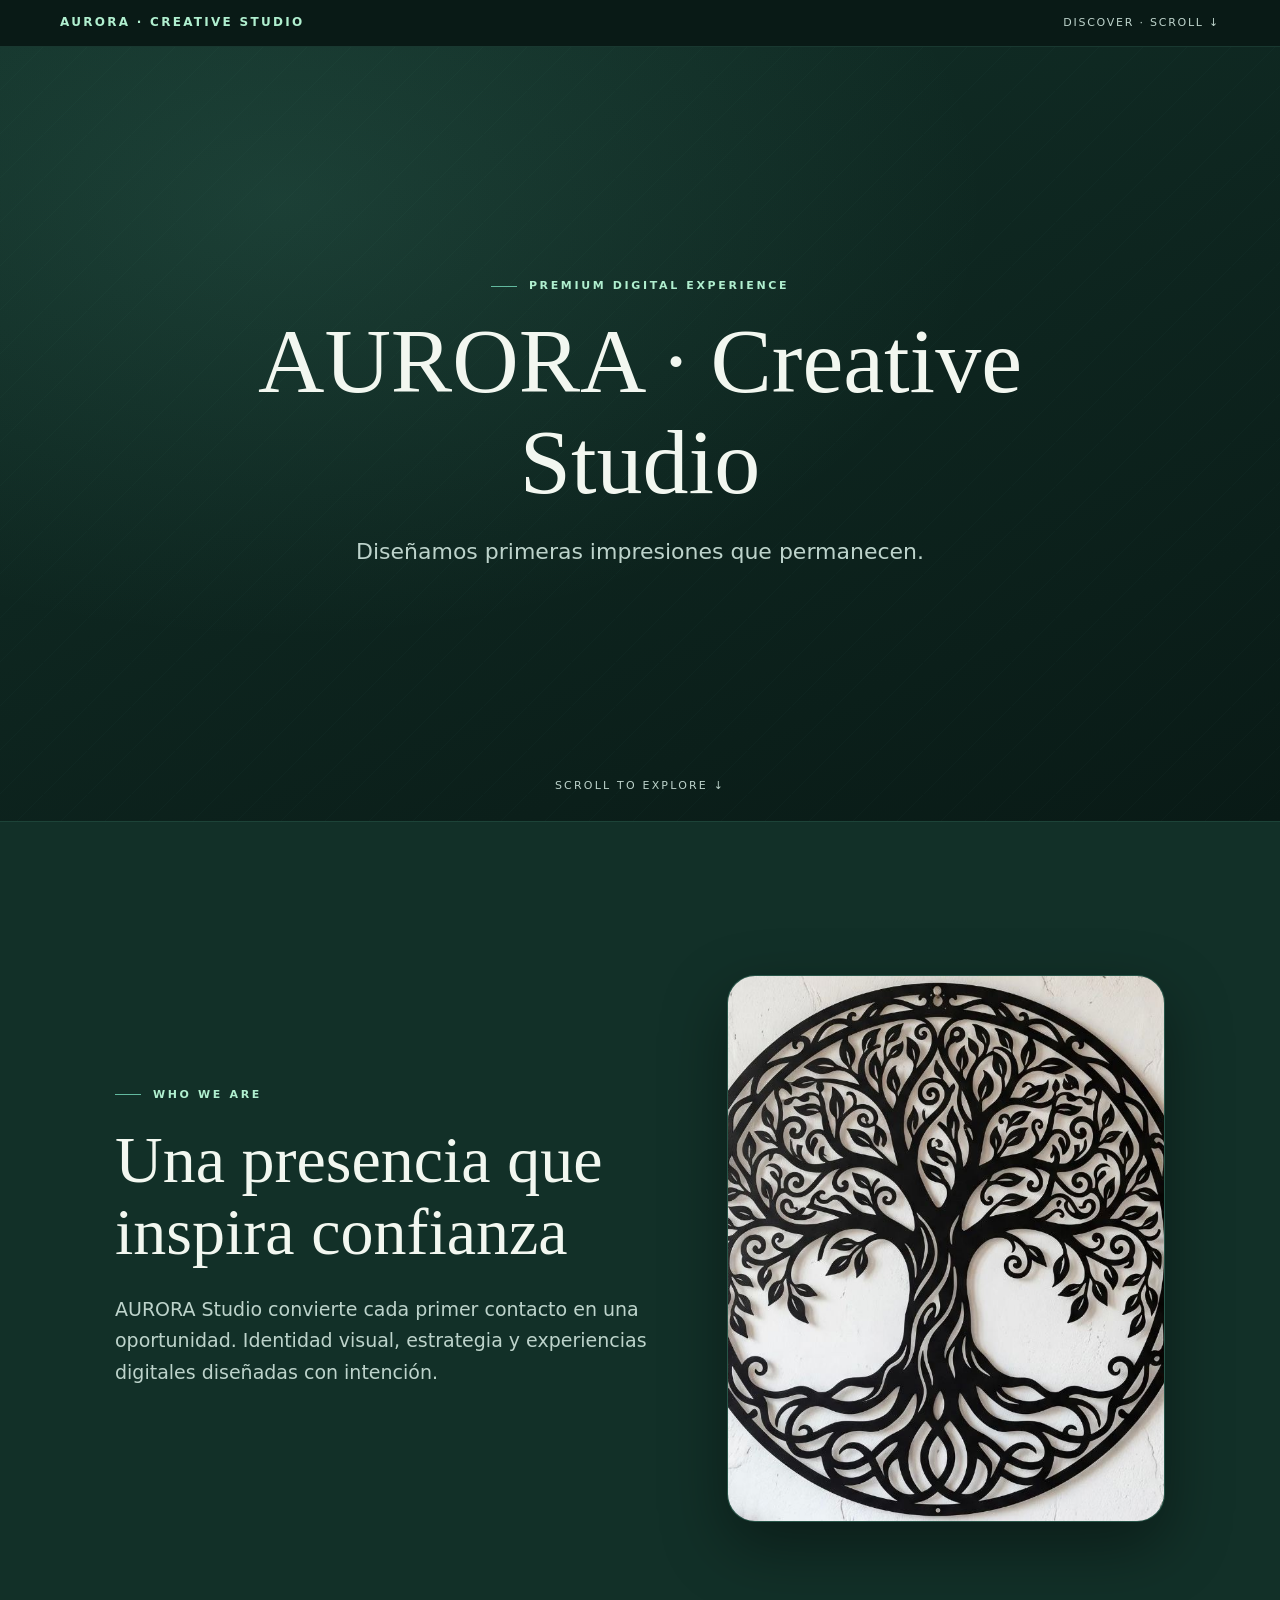
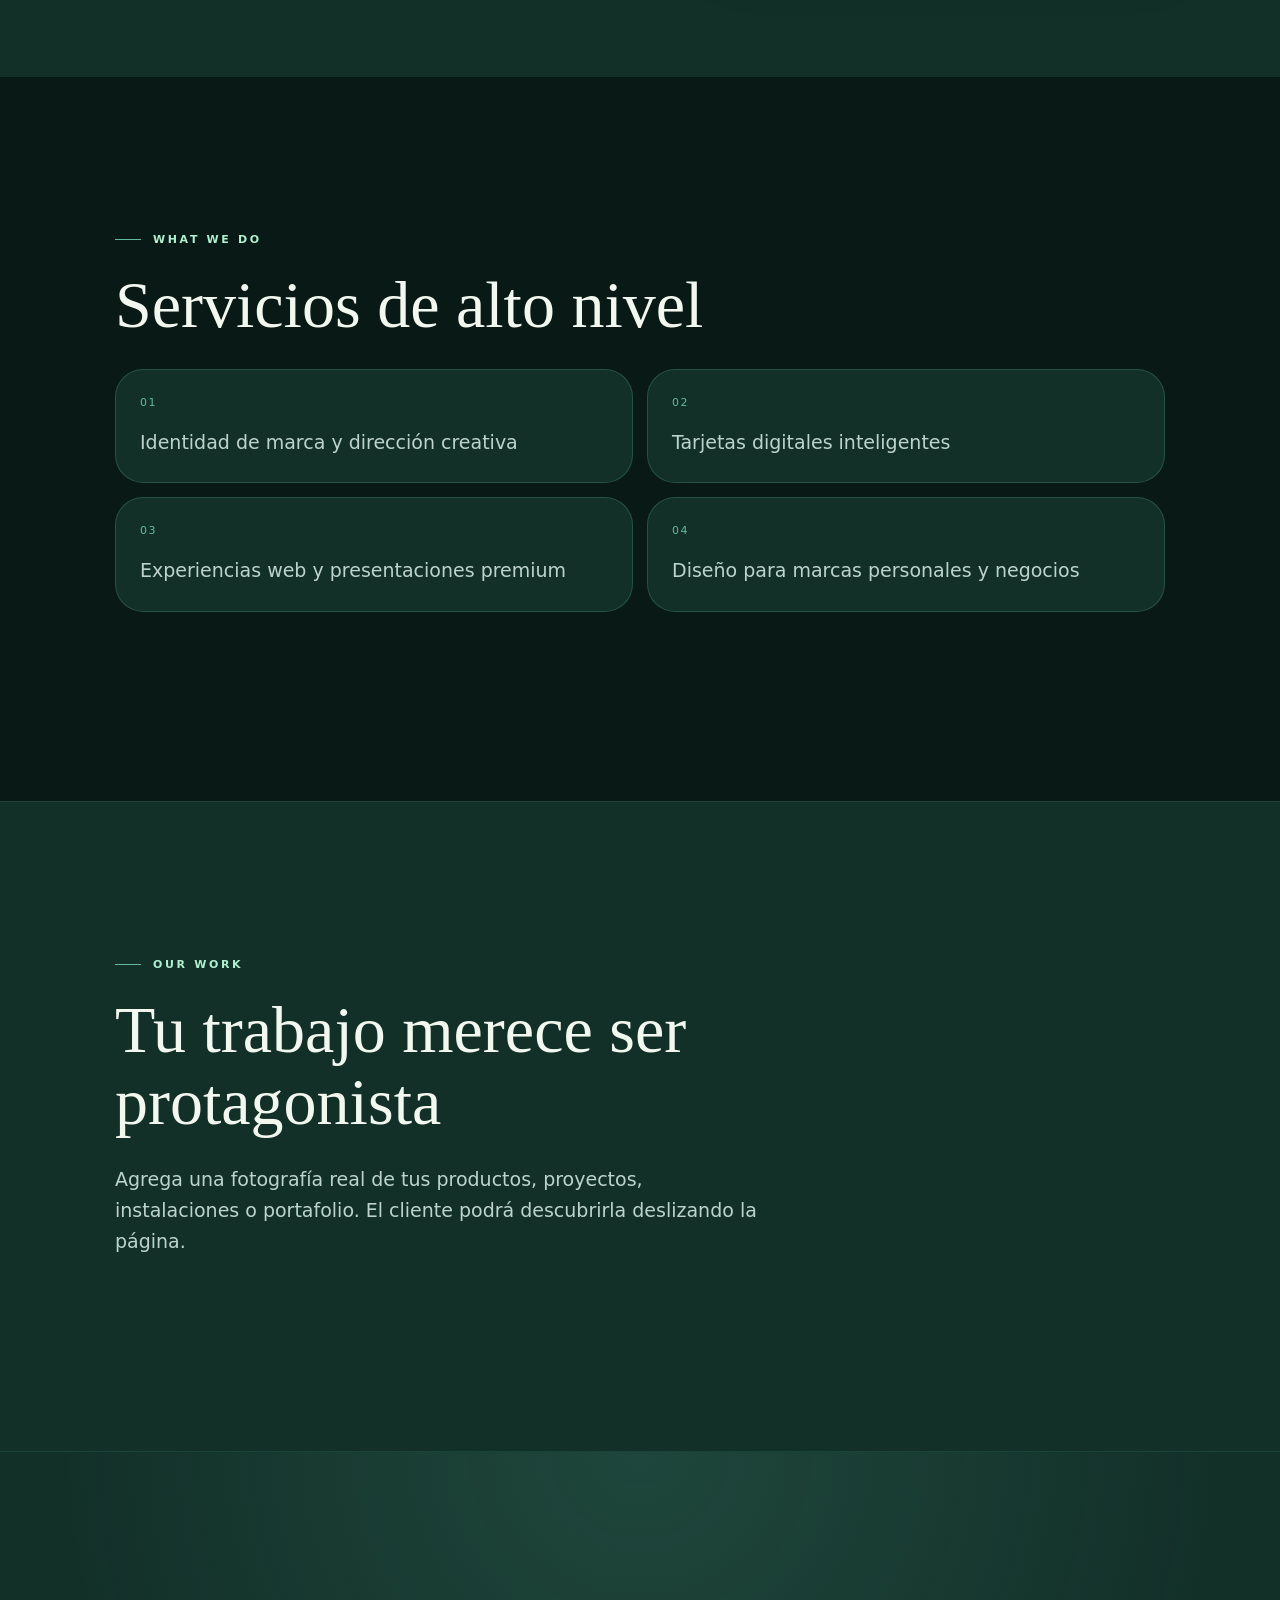
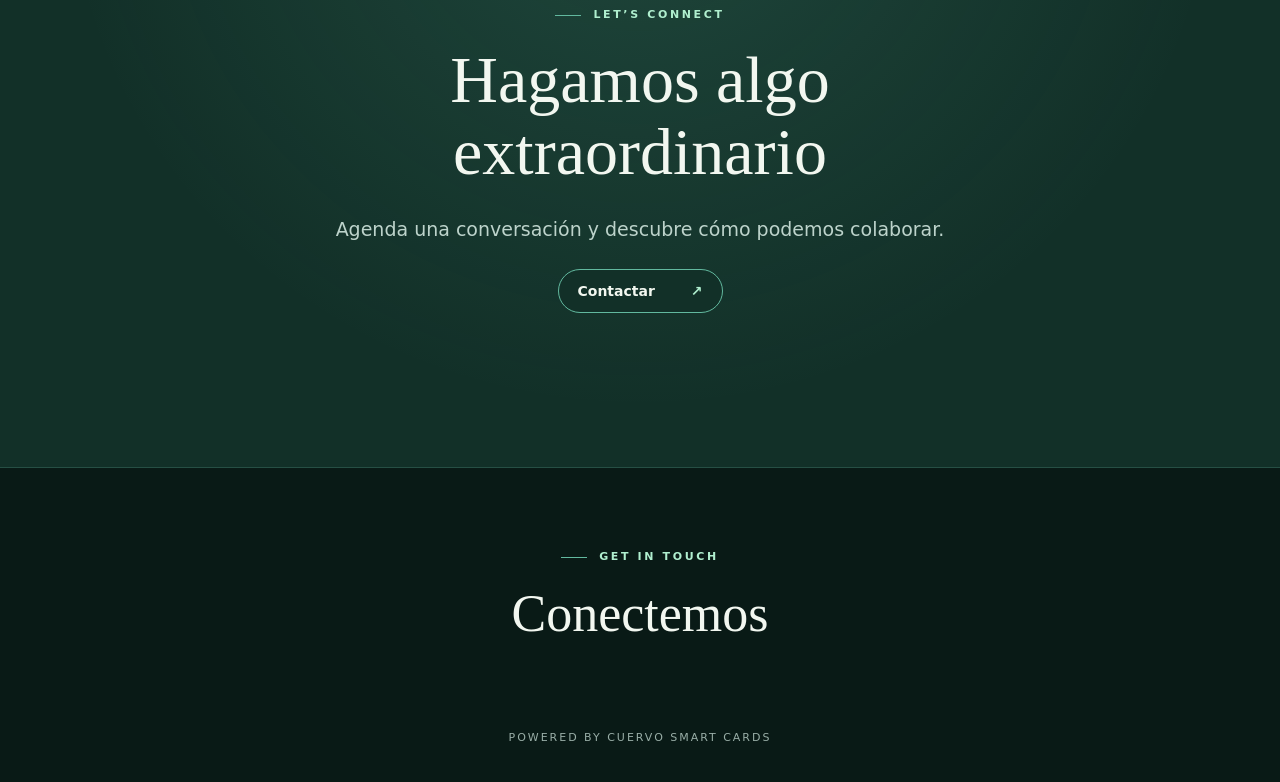
==== clientes/cliente-test-001/index.html @ ef3d49fe "CUERVO publish cliente-test-001" ====
<!doctype html>
<html lang="es"><head><meta charset="utf-8"><meta name="generator" content="CUERVO MORPH ENGINE V3.3 SCROLL REPLAY"><meta name="viewport" content="width=device-width,initial-scale=1,viewport-fit=cover"><meta name="theme-color" content="#091a16"><title>AURORA · Creative Studio</title>
<style>
:root{--gold:#62b99f;--light:#b0efcf;--bg:#091a16;--surface:#123028;--ink:#f2f7f0;--muted:#bdd3cb;--headline:Georgia,'Times New Roman',serif;--round:28px}
*{box-sizing:border-box}html{scroll-behavior:smooth}body{margin:0;background:var(--bg);color:var(--ink);font:16px/1.65 system-ui,-apple-system,Segoe UI,sans-serif;overflow-x:hidden}
a{color:inherit}img{display:block;max-width:100%}.topbar{position:sticky;top:0;z-index:12;display:flex;justify-content:space-between;align-items:center;gap:10px;padding:13px clamp(18px,5vw,60px);background:var(--bg);backdrop-filter:blur(18px);border-bottom:1px solid #62b99f30}
.mark{font-weight:800;letter-spacing:.19em;text-transform:uppercase;font-size:12px;color:var(--light);max-width:60%;overflow-wrap:anywhere;text-decoration:none}.topbar .hint{color:var(--muted);font-size:11px;text-transform:uppercase;letter-spacing:.16em}
.hero{min-height:86svh;position:relative;display:grid;place-items:center;isolation:isolate;padding:100px 24px 120px;background:radial-gradient(ellipse at 22% 20%,#62b99f24,transparent 50%),linear-gradient(160deg,var(--surface),var(--bg))}
.hero:before{content:'';position:absolute;inset:0;z-index:-1;background:linear-gradient(135deg,transparent 48%,#62b99f18 49%,transparent 50%);background-size:44px 44px;opacity:.35}
.heroInner{text-align:center;width:min(100%,820px);position:relative}.heroImage{width:min(56vw,220px);height:min(56vw,220px);margin:0 auto 28px;border:1px solid #62b99f70;border-radius:50%;overflow:hidden;box-shadow:0 0 0 10px #ffffff06,0 18px 65px #0008;background:var(--surface)}.heroImage img{width:100%;height:100%;object-fit:cover}
.eyebrow{display:flex;gap:12px;align-items:center;color:var(--light);font-weight:750;font-size:11px;letter-spacing:.24em;text-transform:uppercase}.hero .eyebrow{justify-content:center}.line{width:26px;height:1px;background:var(--gold);display:inline-block}
h1,h2{font-family:var(--headline);font-weight:400;line-height:1.09;overflow-wrap:anywhere}h1{font-size:clamp(42px,9vw,92px);margin:16px 0 22px}h2{font-size:clamp(33px,6vw,66px);margin:20px 0 26px}
.hero p{font-size:clamp(16px,2.2vw,22px);color:var(--muted);line-height:1.65;max-width:650px;margin:0 auto;white-space:pre-wrap;overflow-wrap:anywhere}.scrollCue{position:absolute;bottom:26px;left:50%;transform:translateX(-50%);color:var(--muted);font-size:11px;letter-spacing:.2em;white-space:nowrap;text-decoration:none}
.pageSection{padding:clamp(76px,12vw,155px) 24px;min-height:68svh;border-top:1px solid #62b99f22;scroll-margin-top:50px}.pageSection:nth-of-type(even){background:var(--surface)}
.sectionInner{width:min(100%,1050px);margin:auto}.copy{max-width:650px}.copy p,.pageSection p{color:var(--muted);font-size:clamp(16px,2vw,19px);white-space:pre-wrap;overflow-wrap:anywhere;margin:0 0 24px}
.story .sectionInner{display:grid;grid-template-columns:1.1fr .9fr;align-items:center;gap:clamp(28px,6vw,90px)}.storyImage,.showcaseImage,.ctaImage{border:1px solid #62b99f45;border-radius:var(--round);overflow:hidden;background:var(--surface);box-shadow:0 24px 65px #0006}
.storyImage img{width:100%;aspect-ratio:4/5;object-fit:cover}.showcase .copy{margin-bottom:40px}.showcaseImage img{width:100%;max-height:650px;object-fit:contain}
.serviceGrid{display:grid;grid-template-columns:repeat(2,minmax(0,1fr));gap:14px;margin:28px 0 36px}.serviceItem{padding:24px;border:1px solid #62b99f40;border-radius:var(--round);background:var(--surface)}.serviceItem span{display:block;font-size:11px;letter-spacing:.14em;color:var(--gold);margin-bottom:15px}.serviceItem p{margin:0}
.cta{background:radial-gradient(ellipse at 50% 0%,#62b99f2a,transparent 64%),var(--surface);text-align:center}.cta .copy{margin:auto}.cta .eyebrow{justify-content:center}.ctaImage{max-width:440px;margin:35px auto 0}.ctaImage img{width:100%;max-height:320px;object-fit:cover}
.action,.contactLinks a,.contactLinks button{display:inline-flex;justify-content:space-between;align-items:center;gap:25px;min-width:165px;max-width:100%;padding:13px 19px;border:1px solid var(--gold);border-radius:var(--round);background:var(--surface);color:var(--ink);text-decoration:none;font:600 14px system-ui;cursor:pointer;overflow-wrap:anywhere}.action span{color:var(--light)}.action:hover,.contactLinks a:hover{box-shadow:0 0 0 2px #62b99f55}
.contactFooter{padding:80px 24px 35px;border-top:1px solid #62b99f55;text-align:center;background:var(--bg)}.contactFooter h2{font-size:clamp(30px,5vw,52px)}.contactLinks{max-width:650px;margin:24px auto 0;display:flex;flex-wrap:wrap;align-items:center;justify-content:center;gap:10px}.contactLinks a,.contactLinks button{min-width:150px;justify-content:center}.contactLinks p{width:100%;font-size:13px;color:var(--muted)}.credit{margin:60px 0 0;color:var(--muted);opacity:.8;font-size:11px;letter-spacing:.18em}
.gallery .copy{margin-bottom:38px}.galleryGrid{display:grid;grid-template-columns:repeat(3,minmax(0,1fr));gap:16px}.galleryCarousel{display:flex;gap:17px;overflow-x:auto;scroll-snap-type:x mandatory;overscroll-behavior-x:contain;padding:0 0 24px}.galleryCarousel .galleryItem{flex:0 0 min(70%,490px);scroll-snap-align:center}.galleryItem{min-width:0;margin:0;background:var(--surface);border:1px solid #62b99f38;border-radius:var(--round);overflow:hidden}.galleryOpen{border:0;display:block;padding:0;width:100%;cursor:zoom-in;background:var(--surface)}.galleryOpen img{display:block;width:100%;aspect-ratio:4/3;object-fit:cover}.galleryItem figcaption{padding:14px 17px;color:var(--muted);font-size:13px;overflow-wrap:anywhere}
#galleryLightbox[hidden]{display:none!important}#galleryLightbox{position:fixed;inset:0;z-index:1000;display:flex;flex-direction:column;justify-content:center;align-items:center;gap:12px;padding:64px 20px 35px;background:rgba(0,0,0,.94)}#galleryLightbox img{max-width:100%;max-height:72dvh;object-fit:contain}#galleryLightbox p{color:#fff;text-align:center;margin:0;max-height:14vh;overflow:auto}#galleryClose{position:absolute;top:13px;right:18px;min-width:46px;min-height:46px;background:#161c26;color:white;border:1px solid #ffffff66;border-radius:100%;font:30px system-ui;cursor:pointer}
@media(max-width:700px){.topbar{padding:13px 17px}.hero{min-height:80svh;padding:76px 20px 98px}.pageSection{padding:78px 20px;min-height:0}.story .sectionInner{grid-template-columns:1fr}.storyImage img{max-height:500px}.serviceGrid{grid-template-columns:1fr}.contactLinks a,.contactLinks button{width:100%}}
@media(max-width:700px){.galleryGrid{grid-template-columns:repeat(2,minmax(0,1fr));gap:9px}.galleryCarousel .galleryItem{flex-basis:85%}.galleryItem figcaption{padding:11px;font-size:12px}}
.motionReady .motionTarget[data-motion]{opacity:1;transform:none;transition:opacity var(--motion-time,650ms) cubic-bezier(.18,.7,.25,1),transform var(--motion-time,650ms) cubic-bezier(.18,.7,.25,1);will-change:opacity,transform}
.motionReady .motionTarget[data-motion]:not(.motionVisible){opacity:0}
.motionReady [data-motion="rise"]:not(.motionVisible){transform:translate3d(0,var(--motion-offset,36px),0)}
.motionReady [data-motion="slide-left"]:not(.motionVisible){transform:translate3d(calc(-1 * var(--motion-offset,36px)),0,0)}
.motionReady [data-motion="slide-right"]:not(.motionVisible){transform:translate3d(var(--motion-offset,36px),0,0)}
.motionReady [data-motion="zoom"]:not(.motionVisible){transform:scale(var(--motion-scale,.945))}
.motionReady .motionTarget.motionVisible{will-change:auto}
@media(prefers-reduced-motion:reduce){html{scroll-behavior:auto}.motionReady .motionTarget[data-motion]{opacity:1!important;transform:none!important;transition:none!important}}
</style></head>
<body><nav class="topbar" aria-label="Navegación"><a class="mark" href="#inicio">AURORA · Creative Studio</a><span class="hint">Discover · Scroll ↓</span></nav>
<main><section class="hero" id="inicio"><div class="heroInner"><div class="eyebrow"><span class="line"></span>Premium Digital Experience</div><h1>AURORA · Creative Studio</h1><p>Diseñamos primeras impresiones que permanecen.</p></div><a class="scrollCue" href="#section-1">SCROLL TO EXPLORE ↓</a></section>
<section class="pageSection story" id="section-1"><div class="sectionInner"><div class="copy"><div class="eyebrow"><span class="line"></span>WHO WE ARE</div><h2>Una presencia que inspira confianza</h2><p>AURORA Studio convierte cada primer contacto en una oportunidad. Identidad visual, estrategia y experiencias digitales diseñadas con intención.</p></div><div class="storyImage"><img src="[data-uri]" alt="" loading="lazy"></div></div></section><section class="pageSection services" id="section-2"><div class="sectionInner"><div class="eyebrow"><span class="line"></span>WHAT WE DO</div><h2>Servicios de alto nivel</h2><div class="serviceGrid"><div class="serviceItem"><span>01</span><p>Identidad de marca y dirección creativa</p></div><div class="serviceItem"><span>02</span><p>Tarjetas digitales inteligentes</p></div><div class="serviceItem"><span>03</span><p>Experiencias web y presentaciones premium</p></div><div class="serviceItem"><span>04</span><p>Diseño para marcas personales y negocios</p></div></div></div></section><section class="pageSection showcase" id="section-3"><div class="sectionInner"><div class="copy"><div class="eyebrow"><span class="line"></span>OUR WORK</div><h2>Tu trabajo merece ser protagonista</h2><p>Agrega una fotografía real de tus productos, proyectos, instalaciones o portafolio. El cliente podrá descubrirla deslizando la página.</p></div></div></section><section class="pageSection cta" id="section-4"><div class="sectionInner"><div class="copy"><div class="eyebrow"><span class="line"></span>LET’S CONNECT</div><h2>Hagamos algo extraordinario</h2><p>Agenda una conversación y descubre cómo podemos colaborar.</p><a class="action" href="mailto:hello@example.com" >Contactar <span aria-hidden="true">↗</span></a></div></div></section><footer class="contactFooter" id="contacto"><div class="eyebrow" style="justify-content:center"><span class="line"></span>GET IN TOUCH</div><h2>Conectemos</h2><div class="contactLinks"></div><p class="credit">POWERED BY CUERVO SMART CARDS</p></footer></main></body></html>
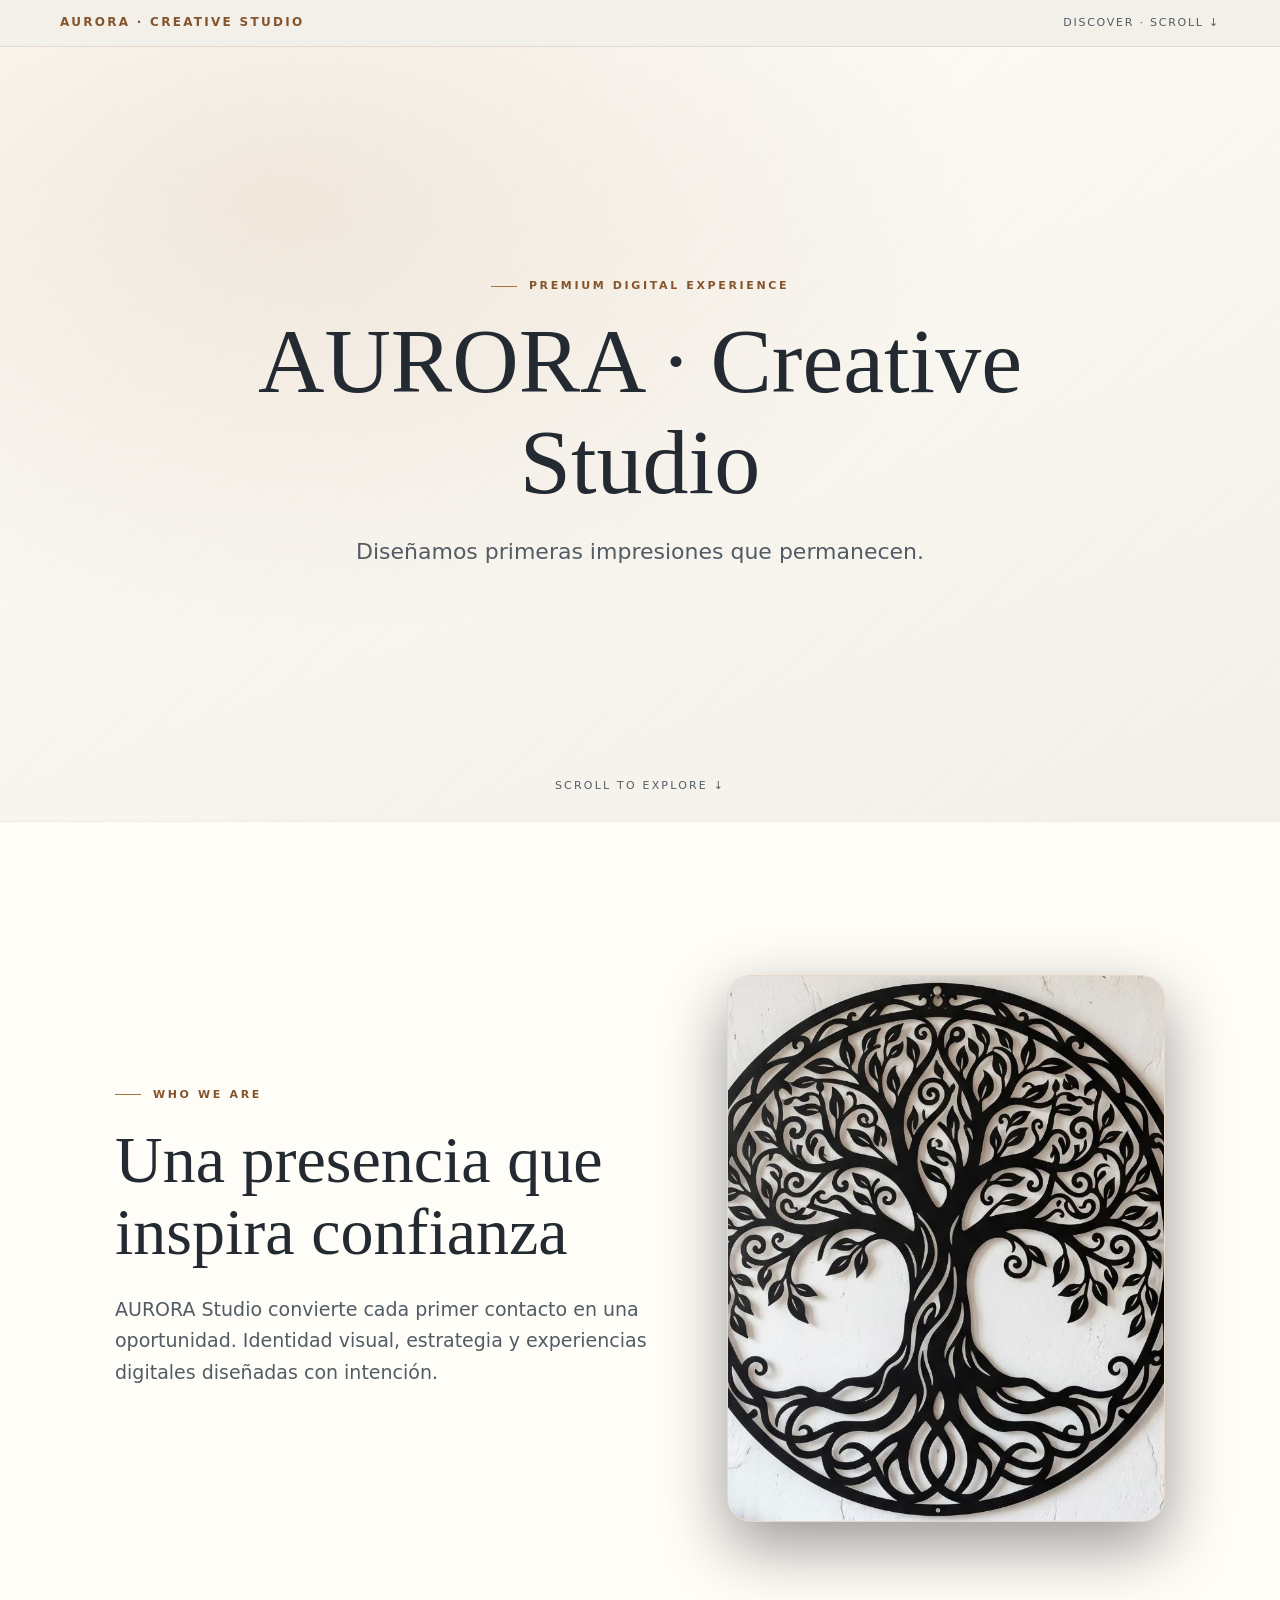
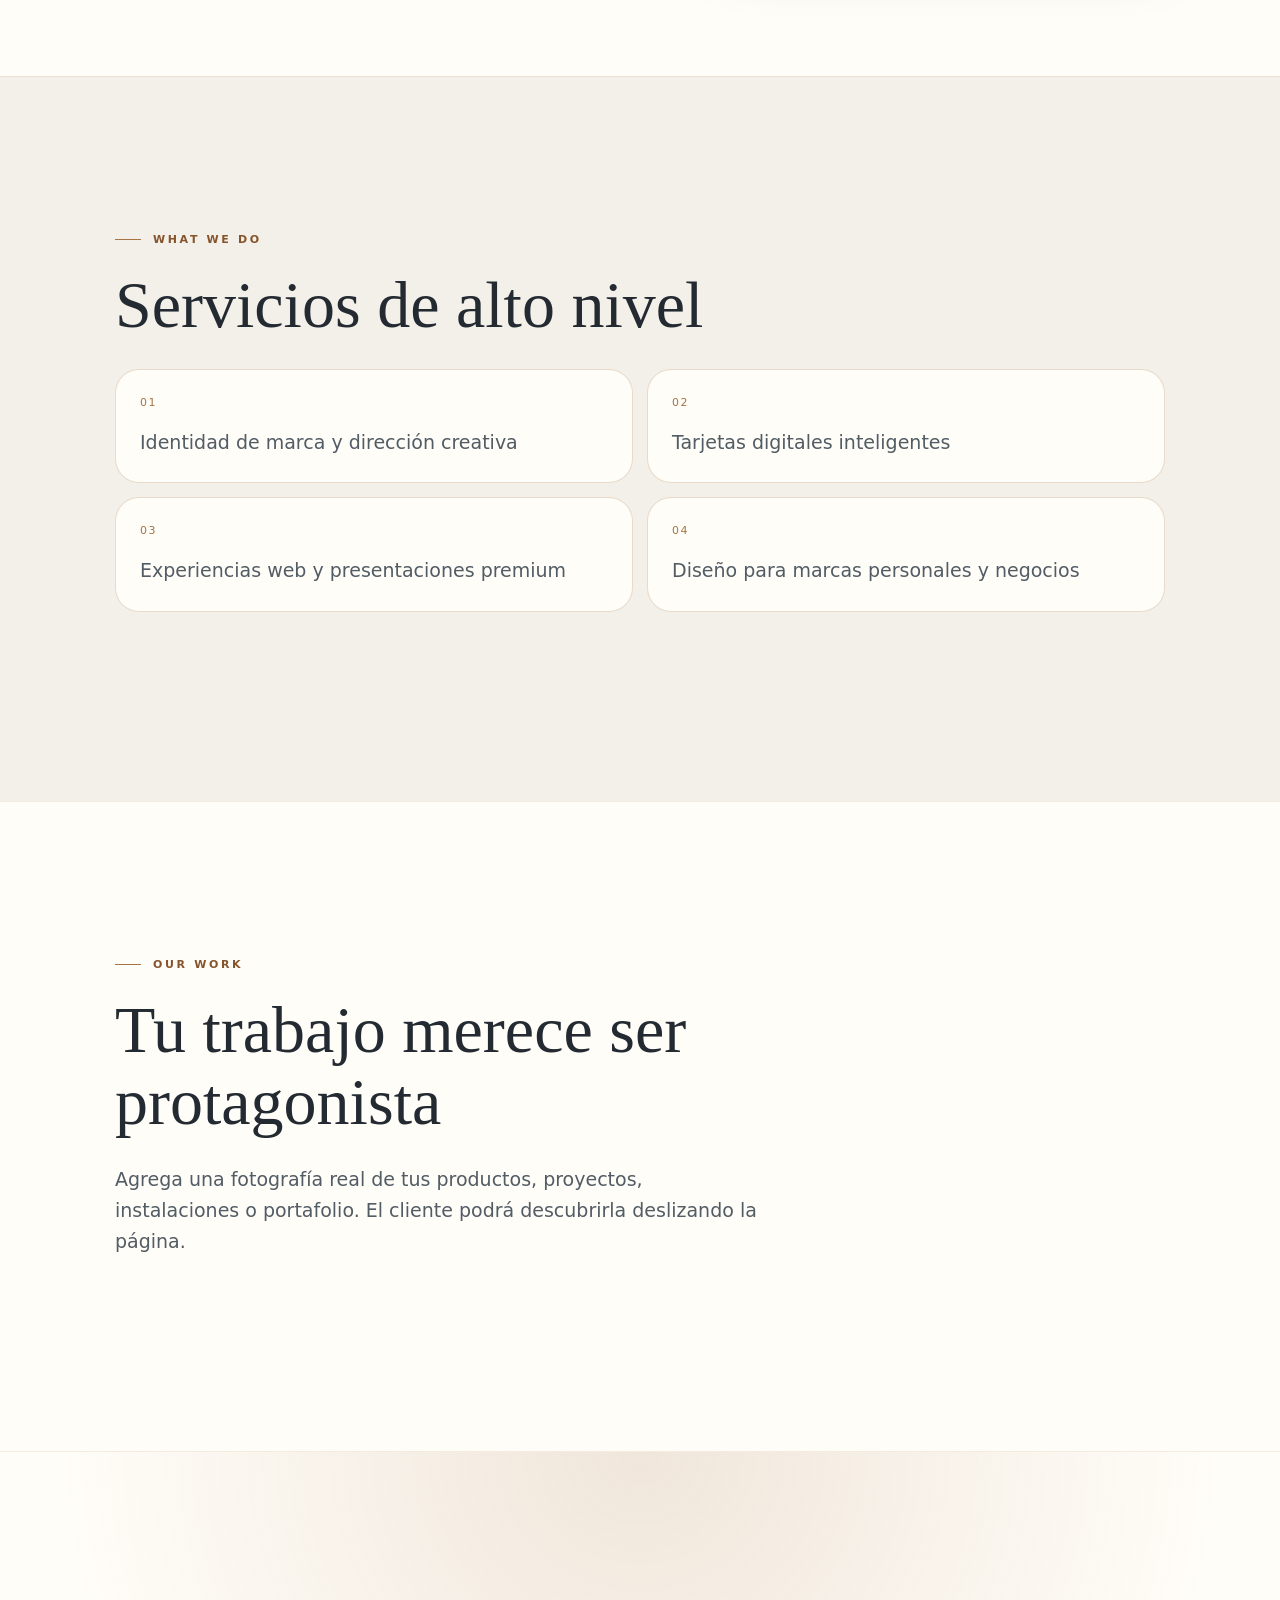
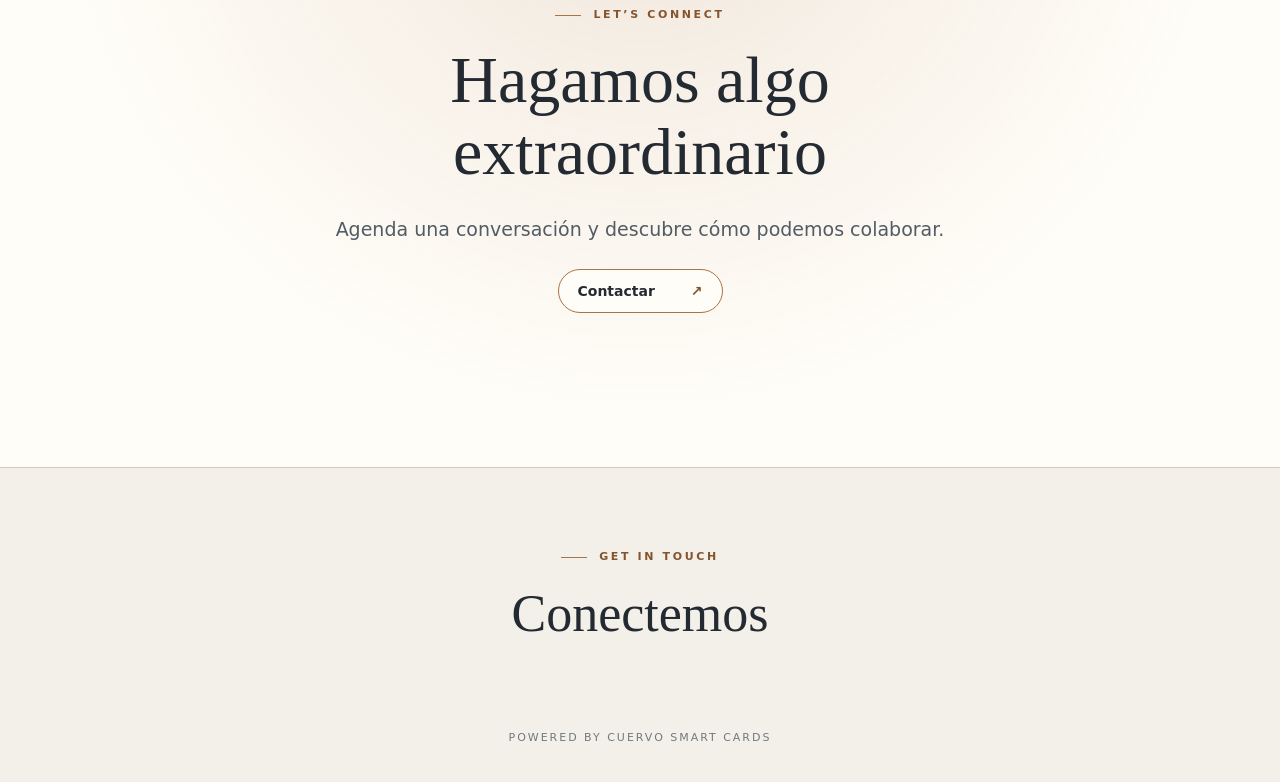
==== commit b137e176: "CUERVO publish cliente-test-001" ====
--- a/clientes/cliente-test-001/index.html
+++ b/clientes/cliente-test-001/index.html
@@ -1,25 +1,25 @@
 <!doctype html>
-<html lang="es"><head><meta charset="utf-8"><meta name="generator" content="CUERVO MORPH ENGINE V3.3 SCROLL REPLAY"><meta name="viewport" content="width=device-width,initial-scale=1,viewport-fit=cover"><meta name="theme-color" content="#091a16"><title>AURORA · Creative Studio</title>
+<html lang="es"><head><meta charset="utf-8"><meta name="generator" content="CUERVO MORPH ENGINE V3.3 SCROLL REPLAY"><meta name="viewport" content="width=device-width,initial-scale=1,viewport-fit=cover"><meta name="theme-color" content="#f3f0e9"><title>AURORA · Creative Studio</title>
 <style>
-:root{--gold:#62b99f;--light:#b0efcf;--bg:#091a16;--surface:#123028;--ink:#f2f7f0;--muted:#bdd3cb;--headline:Georgia,'Times New Roman',serif;--round:28px}
+:root{--gold:#a67445;--light:#85542d;--bg:#f3f0e9;--surface:#fffdf8;--ink:#242a31;--muted:#525c64;--headline:'Palatino Linotype',Palatino,Georgia,serif;--round:24px}
 *{box-sizing:border-box}html{scroll-behavior:smooth}body{margin:0;background:var(--bg);color:var(--ink);font:16px/1.65 system-ui,-apple-system,Segoe UI,sans-serif;overflow-x:hidden}
-a{color:inherit}img{display:block;max-width:100%}.topbar{position:sticky;top:0;z-index:12;display:flex;justify-content:space-between;align-items:center;gap:10px;padding:13px clamp(18px,5vw,60px);background:var(--bg);backdrop-filter:blur(18px);border-bottom:1px solid #62b99f30}
+a{color:inherit}img{display:block;max-width:100%}.topbar{position:sticky;top:0;z-index:12;display:flex;justify-content:space-between;align-items:center;gap:10px;padding:13px clamp(18px,5vw,60px);background:var(--bg);backdrop-filter:blur(18px);border-bottom:1px solid #a6744530}
 .mark{font-weight:800;letter-spacing:.19em;text-transform:uppercase;font-size:12px;color:var(--light);max-width:60%;overflow-wrap:anywhere;text-decoration:none}.topbar .hint{color:var(--muted);font-size:11px;text-transform:uppercase;letter-spacing:.16em}
-.hero{min-height:86svh;position:relative;display:grid;place-items:center;isolation:isolate;padding:100px 24px 120px;background:radial-gradient(ellipse at 22% 20%,#62b99f24,transparent 50%),linear-gradient(160deg,var(--surface),var(--bg))}
-.hero:before{content:'';position:absolute;inset:0;z-index:-1;background:linear-gradient(135deg,transparent 48%,#62b99f18 49%,transparent 50%);background-size:44px 44px;opacity:.35}
-.heroInner{text-align:center;width:min(100%,820px);position:relative}.heroImage{width:min(56vw,220px);height:min(56vw,220px);margin:0 auto 28px;border:1px solid #62b99f70;border-radius:50%;overflow:hidden;box-shadow:0 0 0 10px #ffffff06,0 18px 65px #0008;background:var(--surface)}.heroImage img{width:100%;height:100%;object-fit:cover}
+.hero{min-height:86svh;position:relative;display:grid;place-items:center;isolation:isolate;padding:100px 24px 120px;background:radial-gradient(ellipse at 22% 20%,#a6744524,transparent 50%),linear-gradient(160deg,var(--surface),var(--bg))}
+.hero:before{content:'';position:absolute;inset:0;z-index:-1;background:linear-gradient(135deg,transparent 48%,#a6744518 49%,transparent 50%);background-size:44px 44px;opacity:.35}
+.heroInner{text-align:center;width:min(100%,820px);position:relative}.heroImage{width:min(56vw,220px);height:min(56vw,220px);margin:0 auto 28px;border:1px solid #a6744570;border-radius:50%;overflow:hidden;box-shadow:0 0 0 10px #ffffff06,0 18px 65px #0008;background:var(--surface)}.heroImage img{width:100%;height:100%;object-fit:cover}
 .eyebrow{display:flex;gap:12px;align-items:center;color:var(--light);font-weight:750;font-size:11px;letter-spacing:.24em;text-transform:uppercase}.hero .eyebrow{justify-content:center}.line{width:26px;height:1px;background:var(--gold);display:inline-block}
 h1,h2{font-family:var(--headline);font-weight:400;line-height:1.09;overflow-wrap:anywhere}h1{font-size:clamp(42px,9vw,92px);margin:16px 0 22px}h2{font-size:clamp(33px,6vw,66px);margin:20px 0 26px}
 .hero p{font-size:clamp(16px,2.2vw,22px);color:var(--muted);line-height:1.65;max-width:650px;margin:0 auto;white-space:pre-wrap;overflow-wrap:anywhere}.scrollCue{position:absolute;bottom:26px;left:50%;transform:translateX(-50%);color:var(--muted);font-size:11px;letter-spacing:.2em;white-space:nowrap;text-decoration:none}
-.pageSection{padding:clamp(76px,12vw,155px) 24px;min-height:68svh;border-top:1px solid #62b99f22;scroll-margin-top:50px}.pageSection:nth-of-type(even){background:var(--surface)}
+.pageSection{padding:clamp(76px,12vw,155px) 24px;min-height:68svh;border-top:1px solid #a6744522;scroll-margin-top:50px}.pageSection:nth-of-type(even){background:var(--surface)}
 .sectionInner{width:min(100%,1050px);margin:auto}.copy{max-width:650px}.copy p,.pageSection p{color:var(--muted);font-size:clamp(16px,2vw,19px);white-space:pre-wrap;overflow-wrap:anywhere;margin:0 0 24px}
-.story .sectionInner{display:grid;grid-template-columns:1.1fr .9fr;align-items:center;gap:clamp(28px,6vw,90px)}.storyImage,.showcaseImage,.ctaImage{border:1px solid #62b99f45;border-radius:var(--round);overflow:hidden;background:var(--surface);box-shadow:0 24px 65px #0006}
+.story .sectionInner{display:grid;grid-template-columns:1.1fr .9fr;align-items:center;gap:clamp(28px,6vw,90px)}.storyImage,.showcaseImage,.ctaImage{border:1px solid #a6744545;border-radius:var(--round);overflow:hidden;background:var(--surface);box-shadow:0 24px 65px #0006}
 .storyImage img{width:100%;aspect-ratio:4/5;object-fit:cover}.showcase .copy{margin-bottom:40px}.showcaseImage img{width:100%;max-height:650px;object-fit:contain}
-.serviceGrid{display:grid;grid-template-columns:repeat(2,minmax(0,1fr));gap:14px;margin:28px 0 36px}.serviceItem{padding:24px;border:1px solid #62b99f40;border-radius:var(--round);background:var(--surface)}.serviceItem span{display:block;font-size:11px;letter-spacing:.14em;color:var(--gold);margin-bottom:15px}.serviceItem p{margin:0}
-.cta{background:radial-gradient(ellipse at 50% 0%,#62b99f2a,transparent 64%),var(--surface);text-align:center}.cta .copy{margin:auto}.cta .eyebrow{justify-content:center}.ctaImage{max-width:440px;margin:35px auto 0}.ctaImage img{width:100%;max-height:320px;object-fit:cover}
-.action,.contactLinks a,.contactLinks button{display:inline-flex;justify-content:space-between;align-items:center;gap:25px;min-width:165px;max-width:100%;padding:13px 19px;border:1px solid var(--gold);border-radius:var(--round);background:var(--surface);color:var(--ink);text-decoration:none;font:600 14px system-ui;cursor:pointer;overflow-wrap:anywhere}.action span{color:var(--light)}.action:hover,.contactLinks a:hover{box-shadow:0 0 0 2px #62b99f55}
-.contactFooter{padding:80px 24px 35px;border-top:1px solid #62b99f55;text-align:center;background:var(--bg)}.contactFooter h2{font-size:clamp(30px,5vw,52px)}.contactLinks{max-width:650px;margin:24px auto 0;display:flex;flex-wrap:wrap;align-items:center;justify-content:center;gap:10px}.contactLinks a,.contactLinks button{min-width:150px;justify-content:center}.contactLinks p{width:100%;font-size:13px;color:var(--muted)}.credit{margin:60px 0 0;color:var(--muted);opacity:.8;font-size:11px;letter-spacing:.18em}
-.gallery .copy{margin-bottom:38px}.galleryGrid{display:grid;grid-template-columns:repeat(3,minmax(0,1fr));gap:16px}.galleryCarousel{display:flex;gap:17px;overflow-x:auto;scroll-snap-type:x mandatory;overscroll-behavior-x:contain;padding:0 0 24px}.galleryCarousel .galleryItem{flex:0 0 min(70%,490px);scroll-snap-align:center}.galleryItem{min-width:0;margin:0;background:var(--surface);border:1px solid #62b99f38;border-radius:var(--round);overflow:hidden}.galleryOpen{border:0;display:block;padding:0;width:100%;cursor:zoom-in;background:var(--surface)}.galleryOpen img{display:block;width:100%;aspect-ratio:4/3;object-fit:cover}.galleryItem figcaption{padding:14px 17px;color:var(--muted);font-size:13px;overflow-wrap:anywhere}
+.serviceGrid{display:grid;grid-template-columns:repeat(2,minmax(0,1fr));gap:14px;margin:28px 0 36px}.serviceItem{padding:24px;border:1px solid #a6744540;border-radius:var(--round);background:var(--surface)}.serviceItem span{display:block;font-size:11px;letter-spacing:.14em;color:var(--gold);margin-bottom:15px}.serviceItem p{margin:0}
+.cta{background:radial-gradient(ellipse at 50% 0%,#a674452a,transparent 64%),var(--surface);text-align:center}.cta .copy{margin:auto}.cta .eyebrow{justify-content:center}.ctaImage{max-width:440px;margin:35px auto 0}.ctaImage img{width:100%;max-height:320px;object-fit:cover}
+.action,.contactLinks a,.contactLinks button{display:inline-flex;justify-content:space-between;align-items:center;gap:25px;min-width:165px;max-width:100%;padding:13px 19px;border:1px solid var(--gold);border-radius:var(--round);background:var(--surface);color:var(--ink);text-decoration:none;font:600 14px system-ui;cursor:pointer;overflow-wrap:anywhere}.action span{color:var(--light)}.action:hover,.contactLinks a:hover{box-shadow:0 0 0 2px #a6744555}
+.contactFooter{padding:80px 24px 35px;border-top:1px solid #a6744555;text-align:center;background:var(--bg)}.contactFooter h2{font-size:clamp(30px,5vw,52px)}.contactLinks{max-width:650px;margin:24px auto 0;display:flex;flex-wrap:wrap;align-items:center;justify-content:center;gap:10px}.contactLinks a,.contactLinks button{min-width:150px;justify-content:center}.contactLinks p{width:100%;font-size:13px;color:var(--muted)}.credit{margin:60px 0 0;color:var(--muted);opacity:.8;font-size:11px;letter-spacing:.18em}
+.gallery .copy{margin-bottom:38px}.galleryGrid{display:grid;grid-template-columns:repeat(3,minmax(0,1fr));gap:16px}.galleryCarousel{display:flex;gap:17px;overflow-x:auto;scroll-snap-type:x mandatory;overscroll-behavior-x:contain;padding:0 0 24px}.galleryCarousel .galleryItem{flex:0 0 min(70%,490px);scroll-snap-align:center}.galleryItem{min-width:0;margin:0;background:var(--surface);border:1px solid #a6744538;border-radius:var(--round);overflow:hidden}.galleryOpen{border:0;display:block;padding:0;width:100%;cursor:zoom-in;background:var(--surface)}.galleryOpen img{display:block;width:100%;aspect-ratio:4/3;object-fit:cover}.galleryItem figcaption{padding:14px 17px;color:var(--muted);font-size:13px;overflow-wrap:anywhere}
 #galleryLightbox[hidden]{display:none!important}#galleryLightbox{position:fixed;inset:0;z-index:1000;display:flex;flex-direction:column;justify-content:center;align-items:center;gap:12px;padding:64px 20px 35px;background:rgba(0,0,0,.94)}#galleryLightbox img{max-width:100%;max-height:72dvh;object-fit:contain}#galleryLightbox p{color:#fff;text-align:center;margin:0;max-height:14vh;overflow:auto}#galleryClose{position:absolute;top:13px;right:18px;min-width:46px;min-height:46px;background:#161c26;color:white;border:1px solid #ffffff66;border-radius:100%;font:30px system-ui;cursor:pointer}
 @media(max-width:700px){.topbar{padding:13px 17px}.hero{min-height:80svh;padding:76px 20px 98px}.pageSection{padding:78px 20px;min-height:0}.story .sectionInner{grid-template-columns:1fr}.storyImage img{max-height:500px}.serviceGrid{grid-template-columns:1fr}.contactLinks a,.contactLinks button{width:100%}}
 @media(max-width:700px){.galleryGrid{grid-template-columns:repeat(2,minmax(0,1fr));gap:9px}.galleryCarousel .galleryItem{flex-basis:85%}.galleryItem figcaption{padding:11px;font-size:12px}}
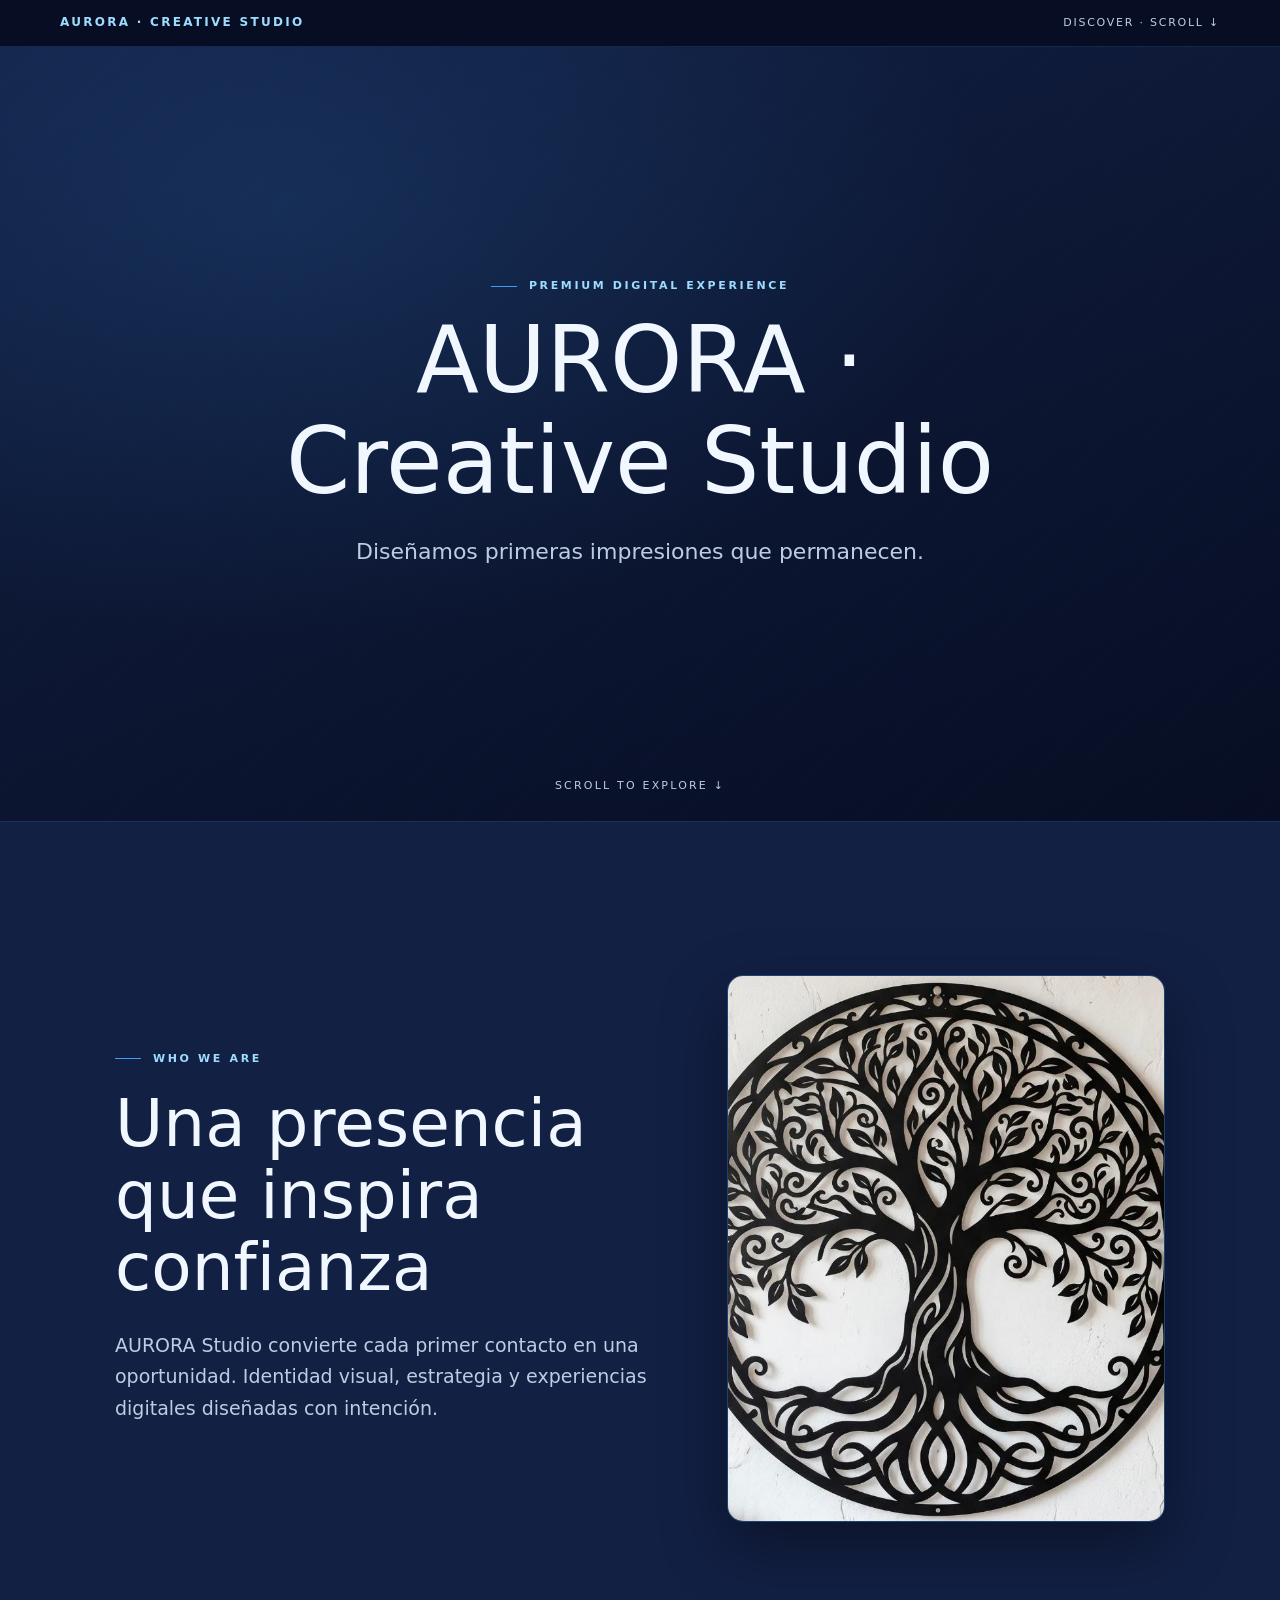
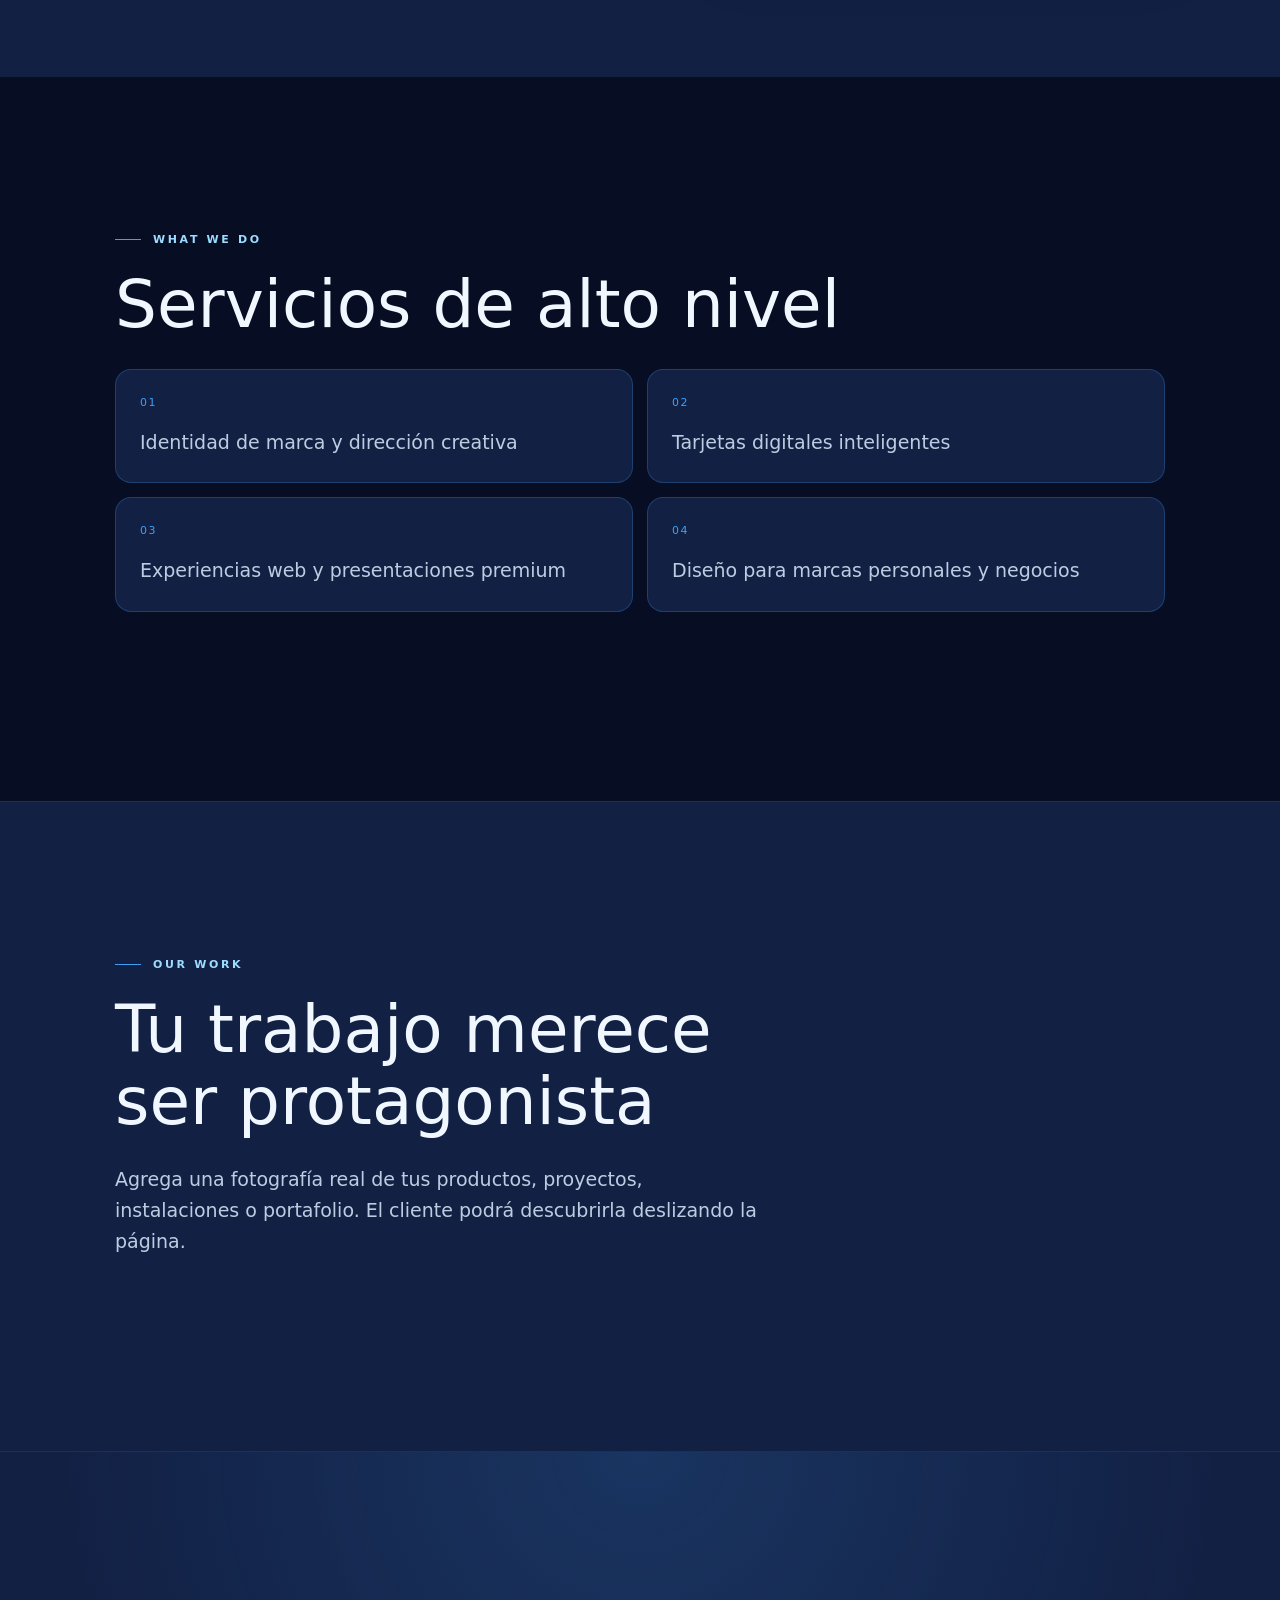
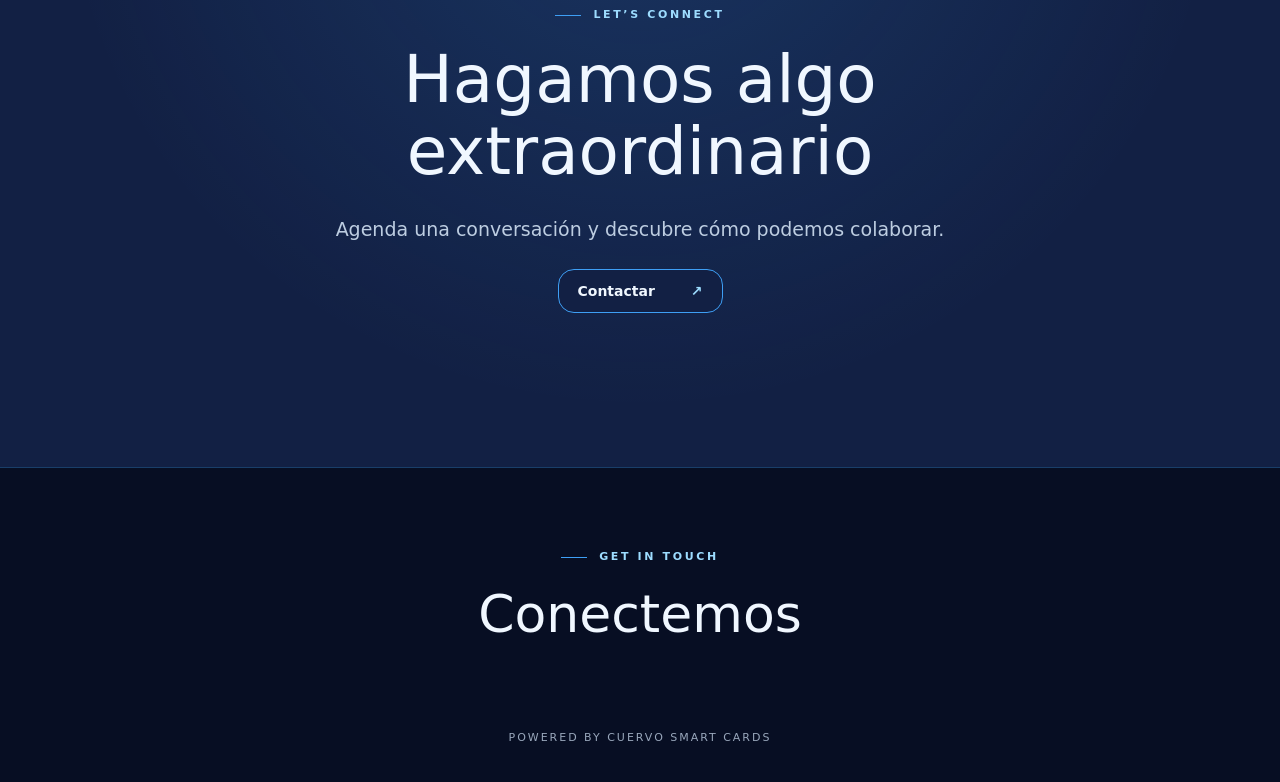
==== commit 803cae74: "CUERVO publish cliente-test-001" ====
--- a/clientes/cliente-test-001/index.html
+++ b/clientes/cliente-test-001/index.html
@@ -1,25 +1,25 @@
 <!doctype html>
-<html lang="es"><head><meta charset="utf-8"><meta name="generator" content="CUERVO MORPH ENGINE V3.3 SCROLL REPLAY"><meta name="viewport" content="width=device-width,initial-scale=1,viewport-fit=cover"><meta name="theme-color" content="#f3f0e9"><title>AURORA · Creative Studio</title>
+<html lang="es"><head><meta charset="utf-8"><meta name="generator" content="CUERVO MORPH ENGINE V3.3 SCROLL REPLAY"><meta name="viewport" content="width=device-width,initial-scale=1,viewport-fit=cover"><meta name="theme-color" content="#070e23"><title>AURORA · Creative Studio</title>
 <style>
-:root{--gold:#a67445;--light:#85542d;--bg:#f3f0e9;--surface:#fffdf8;--ink:#242a31;--muted:#525c64;--headline:'Palatino Linotype',Palatino,Georgia,serif;--round:24px}
+:root{--gold:#3e9ff5;--light:#9ddcff;--bg:#070e23;--surface:#122044;--ink:#f0f7ff;--muted:#bdcde1;--headline:system-ui,-apple-system,'Segoe UI',sans-serif;--round:16px}
 *{box-sizing:border-box}html{scroll-behavior:smooth}body{margin:0;background:var(--bg);color:var(--ink);font:16px/1.65 system-ui,-apple-system,Segoe UI,sans-serif;overflow-x:hidden}
-a{color:inherit}img{display:block;max-width:100%}.topbar{position:sticky;top:0;z-index:12;display:flex;justify-content:space-between;align-items:center;gap:10px;padding:13px clamp(18px,5vw,60px);background:var(--bg);backdrop-filter:blur(18px);border-bottom:1px solid #a6744530}
+a{color:inherit}img{display:block;max-width:100%}.topbar{position:sticky;top:0;z-index:12;display:flex;justify-content:space-between;align-items:center;gap:10px;padding:13px clamp(18px,5vw,60px);background:var(--bg);backdrop-filter:blur(18px);border-bottom:1px solid #3e9ff530}
 .mark{font-weight:800;letter-spacing:.19em;text-transform:uppercase;font-size:12px;color:var(--light);max-width:60%;overflow-wrap:anywhere;text-decoration:none}.topbar .hint{color:var(--muted);font-size:11px;text-transform:uppercase;letter-spacing:.16em}
-.hero{min-height:86svh;position:relative;display:grid;place-items:center;isolation:isolate;padding:100px 24px 120px;background:radial-gradient(ellipse at 22% 20%,#a6744524,transparent 50%),linear-gradient(160deg,var(--surface),var(--bg))}
-.hero:before{content:'';position:absolute;inset:0;z-index:-1;background:linear-gradient(135deg,transparent 48%,#a6744518 49%,transparent 50%);background-size:44px 44px;opacity:.35}
-.heroInner{text-align:center;width:min(100%,820px);position:relative}.heroImage{width:min(56vw,220px);height:min(56vw,220px);margin:0 auto 28px;border:1px solid #a6744570;border-radius:50%;overflow:hidden;box-shadow:0 0 0 10px #ffffff06,0 18px 65px #0008;background:var(--surface)}.heroImage img{width:100%;height:100%;object-fit:cover}
+.hero{min-height:86svh;position:relative;display:grid;place-items:center;isolation:isolate;padding:100px 24px 120px;background:radial-gradient(ellipse at 22% 20%,#3e9ff524,transparent 50%),linear-gradient(160deg,var(--surface),var(--bg))}
+.hero:before{content:'';position:absolute;inset:0;z-index:-1;background:linear-gradient(135deg,transparent 48%,#3e9ff518 49%,transparent 50%);background-size:44px 44px;opacity:.35}
+.heroInner{text-align:center;width:min(100%,820px);position:relative}.heroImage{width:min(56vw,220px);height:min(56vw,220px);margin:0 auto 28px;border:1px solid #3e9ff570;border-radius:50%;overflow:hidden;box-shadow:0 0 0 10px #ffffff06,0 18px 65px #0008;background:var(--surface)}.heroImage img{width:100%;height:100%;object-fit:cover}
 .eyebrow{display:flex;gap:12px;align-items:center;color:var(--light);font-weight:750;font-size:11px;letter-spacing:.24em;text-transform:uppercase}.hero .eyebrow{justify-content:center}.line{width:26px;height:1px;background:var(--gold);display:inline-block}
 h1,h2{font-family:var(--headline);font-weight:400;line-height:1.09;overflow-wrap:anywhere}h1{font-size:clamp(42px,9vw,92px);margin:16px 0 22px}h2{font-size:clamp(33px,6vw,66px);margin:20px 0 26px}
 .hero p{font-size:clamp(16px,2.2vw,22px);color:var(--muted);line-height:1.65;max-width:650px;margin:0 auto;white-space:pre-wrap;overflow-wrap:anywhere}.scrollCue{position:absolute;bottom:26px;left:50%;transform:translateX(-50%);color:var(--muted);font-size:11px;letter-spacing:.2em;white-space:nowrap;text-decoration:none}
-.pageSection{padding:clamp(76px,12vw,155px) 24px;min-height:68svh;border-top:1px solid #a6744522;scroll-margin-top:50px}.pageSection:nth-of-type(even){background:var(--surface)}
+.pageSection{padding:clamp(76px,12vw,155px) 24px;min-height:68svh;border-top:1px solid #3e9ff522;scroll-margin-top:50px}.pageSection:nth-of-type(even){background:var(--surface)}
 .sectionInner{width:min(100%,1050px);margin:auto}.copy{max-width:650px}.copy p,.pageSection p{color:var(--muted);font-size:clamp(16px,2vw,19px);white-space:pre-wrap;overflow-wrap:anywhere;margin:0 0 24px}
-.story .sectionInner{display:grid;grid-template-columns:1.1fr .9fr;align-items:center;gap:clamp(28px,6vw,90px)}.storyImage,.showcaseImage,.ctaImage{border:1px solid #a6744545;border-radius:var(--round);overflow:hidden;background:var(--surface);box-shadow:0 24px 65px #0006}
+.story .sectionInner{display:grid;grid-template-columns:1.1fr .9fr;align-items:center;gap:clamp(28px,6vw,90px)}.storyImage,.showcaseImage,.ctaImage{border:1px solid #3e9ff545;border-radius:var(--round);overflow:hidden;background:var(--surface);box-shadow:0 24px 65px #0006}
 .storyImage img{width:100%;aspect-ratio:4/5;object-fit:cover}.showcase .copy{margin-bottom:40px}.showcaseImage img{width:100%;max-height:650px;object-fit:contain}
-.serviceGrid{display:grid;grid-template-columns:repeat(2,minmax(0,1fr));gap:14px;margin:28px 0 36px}.serviceItem{padding:24px;border:1px solid #a6744540;border-radius:var(--round);background:var(--surface)}.serviceItem span{display:block;font-size:11px;letter-spacing:.14em;color:var(--gold);margin-bottom:15px}.serviceItem p{margin:0}
-.cta{background:radial-gradient(ellipse at 50% 0%,#a674452a,transparent 64%),var(--surface);text-align:center}.cta .copy{margin:auto}.cta .eyebrow{justify-content:center}.ctaImage{max-width:440px;margin:35px auto 0}.ctaImage img{width:100%;max-height:320px;object-fit:cover}
-.action,.contactLinks a,.contactLinks button{display:inline-flex;justify-content:space-between;align-items:center;gap:25px;min-width:165px;max-width:100%;padding:13px 19px;border:1px solid var(--gold);border-radius:var(--round);background:var(--surface);color:var(--ink);text-decoration:none;font:600 14px system-ui;cursor:pointer;overflow-wrap:anywhere}.action span{color:var(--light)}.action:hover,.contactLinks a:hover{box-shadow:0 0 0 2px #a6744555}
-.contactFooter{padding:80px 24px 35px;border-top:1px solid #a6744555;text-align:center;background:var(--bg)}.contactFooter h2{font-size:clamp(30px,5vw,52px)}.contactLinks{max-width:650px;margin:24px auto 0;display:flex;flex-wrap:wrap;align-items:center;justify-content:center;gap:10px}.contactLinks a,.contactLinks button{min-width:150px;justify-content:center}.contactLinks p{width:100%;font-size:13px;color:var(--muted)}.credit{margin:60px 0 0;color:var(--muted);opacity:.8;font-size:11px;letter-spacing:.18em}
-.gallery .copy{margin-bottom:38px}.galleryGrid{display:grid;grid-template-columns:repeat(3,minmax(0,1fr));gap:16px}.galleryCarousel{display:flex;gap:17px;overflow-x:auto;scroll-snap-type:x mandatory;overscroll-behavior-x:contain;padding:0 0 24px}.galleryCarousel .galleryItem{flex:0 0 min(70%,490px);scroll-snap-align:center}.galleryItem{min-width:0;margin:0;background:var(--surface);border:1px solid #a6744538;border-radius:var(--round);overflow:hidden}.galleryOpen{border:0;display:block;padding:0;width:100%;cursor:zoom-in;background:var(--surface)}.galleryOpen img{display:block;width:100%;aspect-ratio:4/3;object-fit:cover}.galleryItem figcaption{padding:14px 17px;color:var(--muted);font-size:13px;overflow-wrap:anywhere}
+.serviceGrid{display:grid;grid-template-columns:repeat(2,minmax(0,1fr));gap:14px;margin:28px 0 36px}.serviceItem{padding:24px;border:1px solid #3e9ff540;border-radius:var(--round);background:var(--surface)}.serviceItem span{display:block;font-size:11px;letter-spacing:.14em;color:var(--gold);margin-bottom:15px}.serviceItem p{margin:0}
+.cta{background:radial-gradient(ellipse at 50% 0%,#3e9ff52a,transparent 64%),var(--surface);text-align:center}.cta .copy{margin:auto}.cta .eyebrow{justify-content:center}.ctaImage{max-width:440px;margin:35px auto 0}.ctaImage img{width:100%;max-height:320px;object-fit:cover}
+.action,.contactLinks a,.contactLinks button{display:inline-flex;justify-content:space-between;align-items:center;gap:25px;min-width:165px;max-width:100%;padding:13px 19px;border:1px solid var(--gold);border-radius:var(--round);background:var(--surface);color:var(--ink);text-decoration:none;font:600 14px system-ui;cursor:pointer;overflow-wrap:anywhere}.action span{color:var(--light)}.action:hover,.contactLinks a:hover{box-shadow:0 0 0 2px #3e9ff555}
+.contactFooter{padding:80px 24px 35px;border-top:1px solid #3e9ff555;text-align:center;background:var(--bg)}.contactFooter h2{font-size:clamp(30px,5vw,52px)}.contactLinks{max-width:650px;margin:24px auto 0;display:flex;flex-wrap:wrap;align-items:center;justify-content:center;gap:10px}.contactLinks a,.contactLinks button{min-width:150px;justify-content:center}.contactLinks p{width:100%;font-size:13px;color:var(--muted)}.credit{margin:60px 0 0;color:var(--muted);opacity:.8;font-size:11px;letter-spacing:.18em}
+.gallery .copy{margin-bottom:38px}.galleryGrid{display:grid;grid-template-columns:repeat(3,minmax(0,1fr));gap:16px}.galleryCarousel{display:flex;gap:17px;overflow-x:auto;scroll-snap-type:x mandatory;overscroll-behavior-x:contain;padding:0 0 24px}.galleryCarousel .galleryItem{flex:0 0 min(70%,490px);scroll-snap-align:center}.galleryItem{min-width:0;margin:0;background:var(--surface);border:1px solid #3e9ff538;border-radius:var(--round);overflow:hidden}.galleryOpen{border:0;display:block;padding:0;width:100%;cursor:zoom-in;background:var(--surface)}.galleryOpen img{display:block;width:100%;aspect-ratio:4/3;object-fit:cover}.galleryItem figcaption{padding:14px 17px;color:var(--muted);font-size:13px;overflow-wrap:anywhere}
 #galleryLightbox[hidden]{display:none!important}#galleryLightbox{position:fixed;inset:0;z-index:1000;display:flex;flex-direction:column;justify-content:center;align-items:center;gap:12px;padding:64px 20px 35px;background:rgba(0,0,0,.94)}#galleryLightbox img{max-width:100%;max-height:72dvh;object-fit:contain}#galleryLightbox p{color:#fff;text-align:center;margin:0;max-height:14vh;overflow:auto}#galleryClose{position:absolute;top:13px;right:18px;min-width:46px;min-height:46px;background:#161c26;color:white;border:1px solid #ffffff66;border-radius:100%;font:30px system-ui;cursor:pointer}
 @media(max-width:700px){.topbar{padding:13px 17px}.hero{min-height:80svh;padding:76px 20px 98px}.pageSection{padding:78px 20px;min-height:0}.story .sectionInner{grid-template-columns:1fr}.storyImage img{max-height:500px}.serviceGrid{grid-template-columns:1fr}.contactLinks a,.contactLinks button{width:100%}}
 @media(max-width:700px){.galleryGrid{grid-template-columns:repeat(2,minmax(0,1fr));gap:9px}.galleryCarousel .galleryItem{flex-basis:85%}.galleryItem figcaption{padding:11px;font-size:12px}}
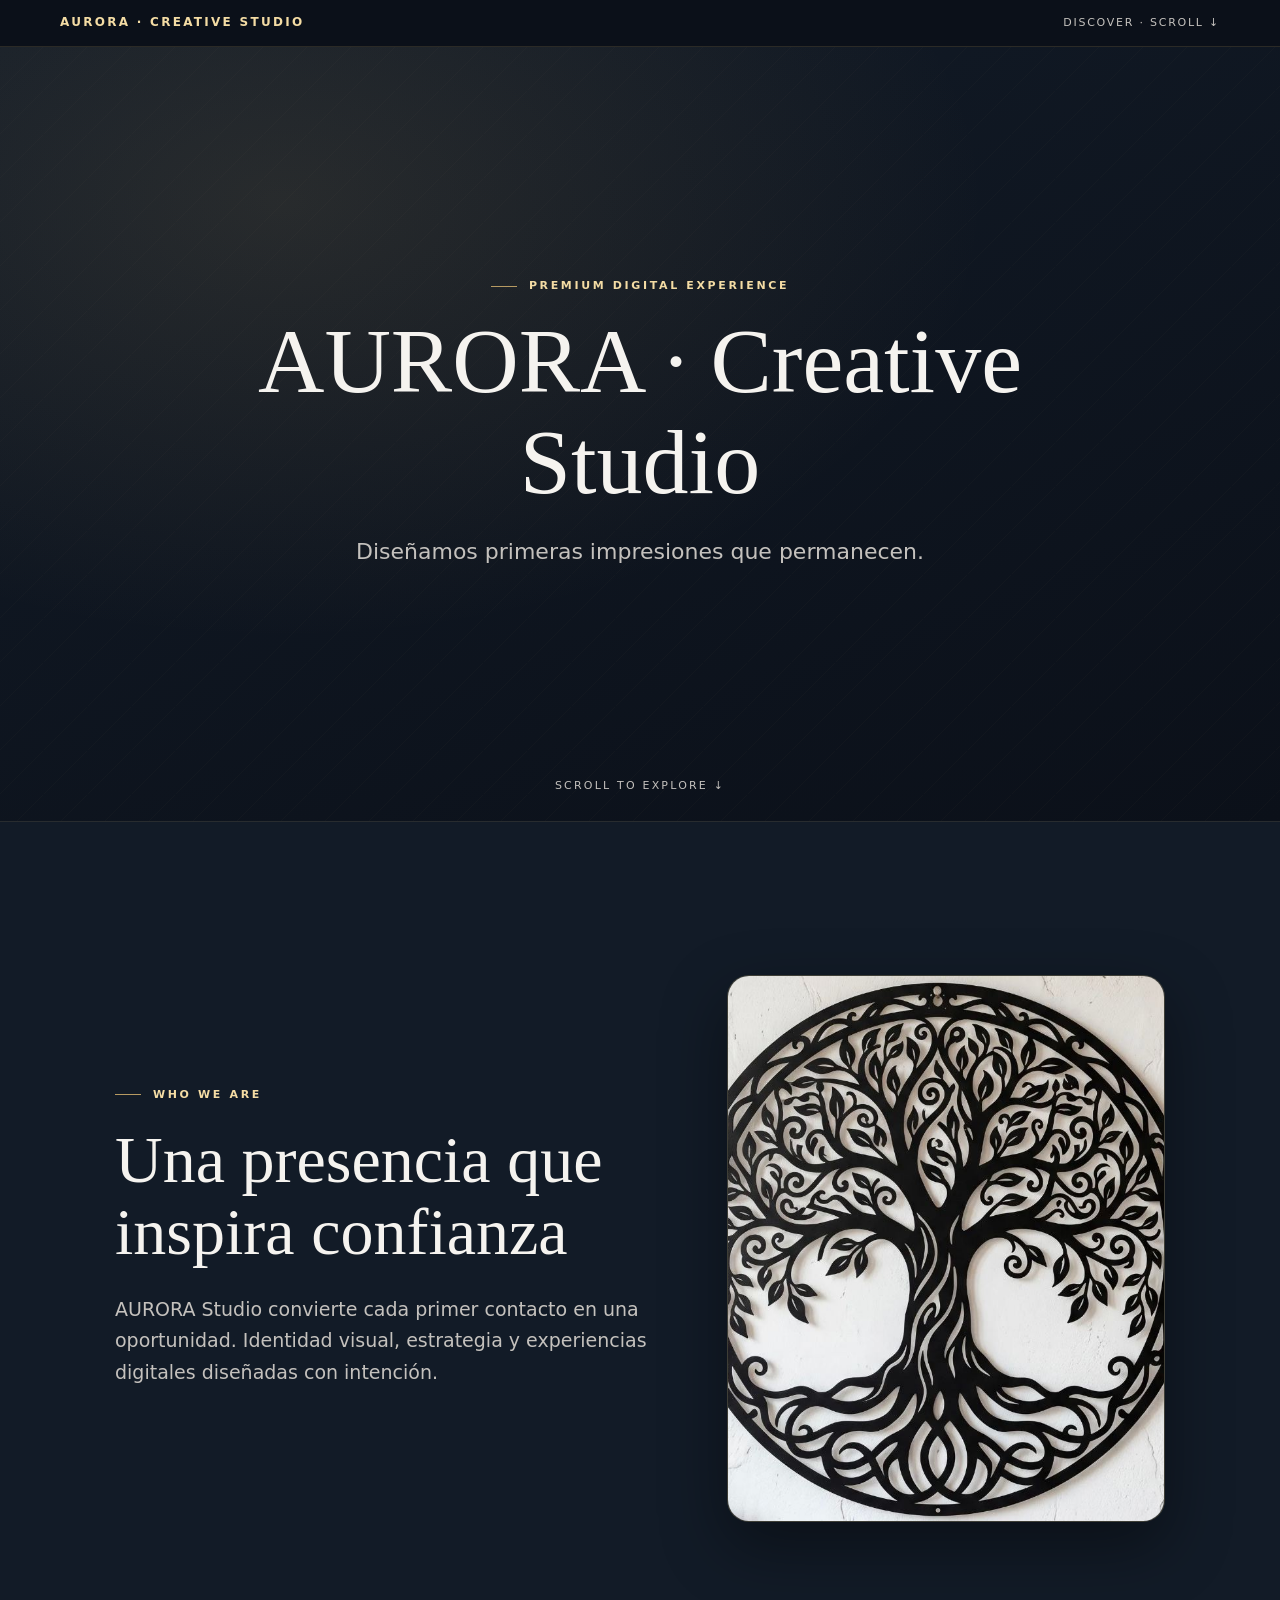
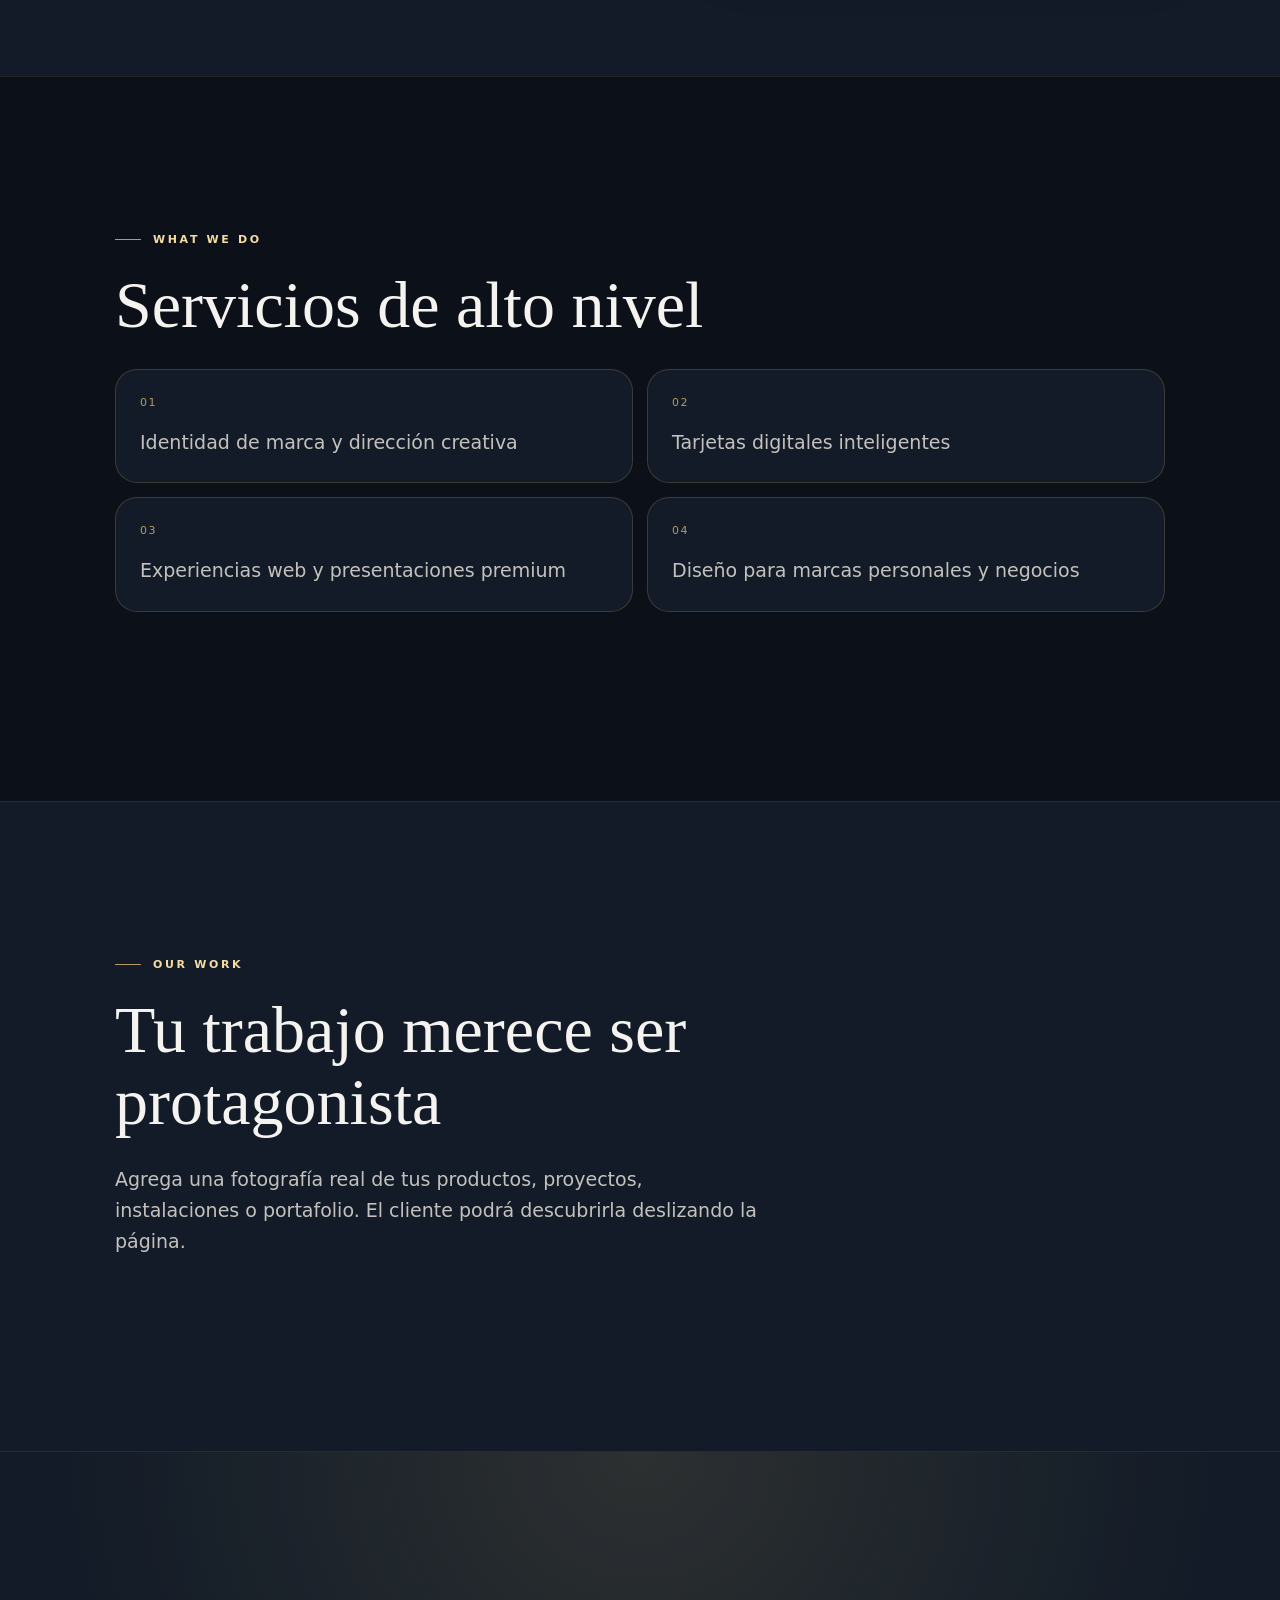
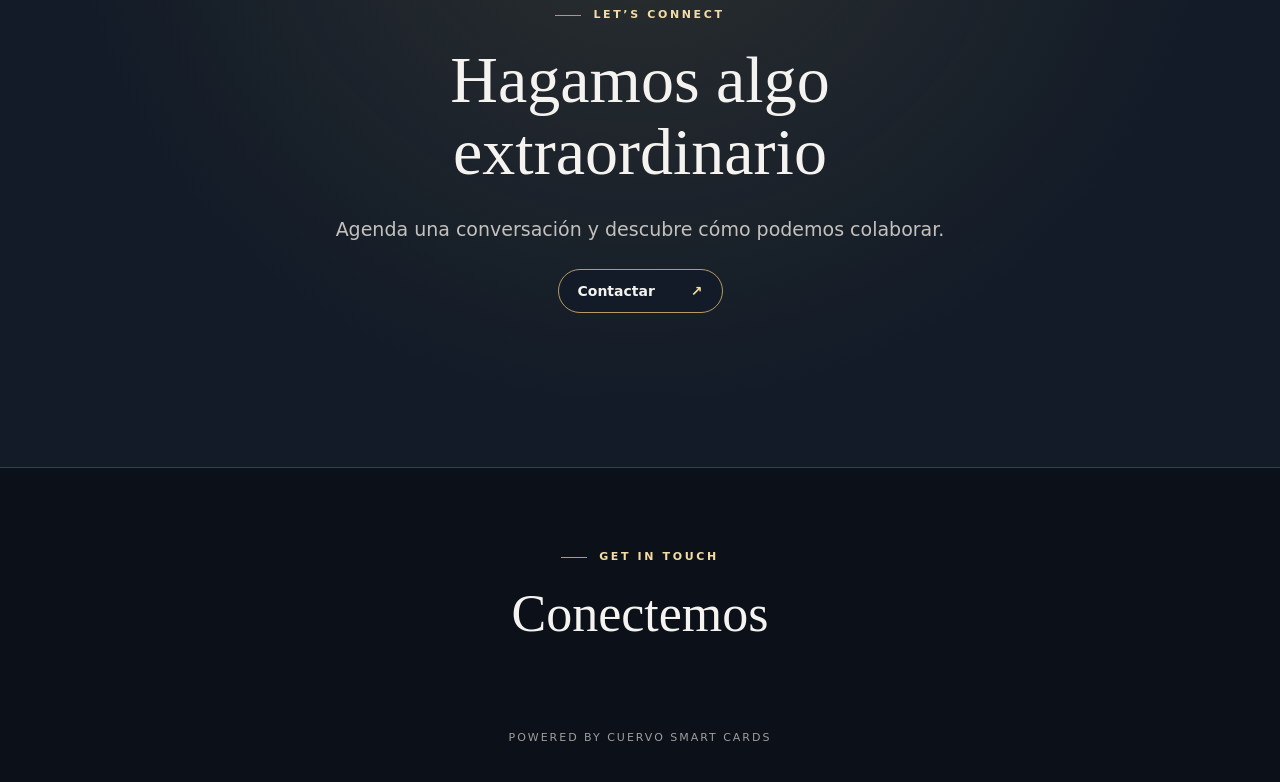
==== commit 85955aaf: "CUERVO publish cliente-test-001" ====
--- a/clientes/cliente-test-001/index.html
+++ b/clientes/cliente-test-001/index.html
@@ -1,25 +1,25 @@
 <!doctype html>
-<html lang="es"><head><meta charset="utf-8"><meta name="generator" content="CUERVO MORPH ENGINE V3.3 SCROLL REPLAY"><meta name="viewport" content="width=device-width,initial-scale=1,viewport-fit=cover"><meta name="theme-color" content="#070e23"><title>AURORA · Creative Studio</title>
+<html lang="es"><head><meta charset="utf-8"><meta name="generator" content="CUERVO MORPH ENGINE V3.3 SCROLL REPLAY"><meta name="viewport" content="width=device-width,initial-scale=1,viewport-fit=cover"><meta name="theme-color" content="#0b1019"><title>AURORA · Creative Studio</title>
 <style>
-:root{--gold:#3e9ff5;--light:#9ddcff;--bg:#070e23;--surface:#122044;--ink:#f0f7ff;--muted:#bdcde1;--headline:system-ui,-apple-system,'Segoe UI',sans-serif;--round:16px}
+:root{--gold:#b69a62;--light:#f4dca4;--bg:#0b1019;--surface:#121b27;--ink:#f5f3ef;--muted:#c4c1bd;--headline:Georgia,'Times New Roman',serif;--round:22px}
 *{box-sizing:border-box}html{scroll-behavior:smooth}body{margin:0;background:var(--bg);color:var(--ink);font:16px/1.65 system-ui,-apple-system,Segoe UI,sans-serif;overflow-x:hidden}
-a{color:inherit}img{display:block;max-width:100%}.topbar{position:sticky;top:0;z-index:12;display:flex;justify-content:space-between;align-items:center;gap:10px;padding:13px clamp(18px,5vw,60px);background:var(--bg);backdrop-filter:blur(18px);border-bottom:1px solid #3e9ff530}
+a{color:inherit}img{display:block;max-width:100%}.topbar{position:sticky;top:0;z-index:12;display:flex;justify-content:space-between;align-items:center;gap:10px;padding:13px clamp(18px,5vw,60px);background:var(--bg);backdrop-filter:blur(18px);border-bottom:1px solid #b69a6230}
 .mark{font-weight:800;letter-spacing:.19em;text-transform:uppercase;font-size:12px;color:var(--light);max-width:60%;overflow-wrap:anywhere;text-decoration:none}.topbar .hint{color:var(--muted);font-size:11px;text-transform:uppercase;letter-spacing:.16em}
-.hero{min-height:86svh;position:relative;display:grid;place-items:center;isolation:isolate;padding:100px 24px 120px;background:radial-gradient(ellipse at 22% 20%,#3e9ff524,transparent 50%),linear-gradient(160deg,var(--surface),var(--bg))}
-.hero:before{content:'';position:absolute;inset:0;z-index:-1;background:linear-gradient(135deg,transparent 48%,#3e9ff518 49%,transparent 50%);background-size:44px 44px;opacity:.35}
-.heroInner{text-align:center;width:min(100%,820px);position:relative}.heroImage{width:min(56vw,220px);height:min(56vw,220px);margin:0 auto 28px;border:1px solid #3e9ff570;border-radius:50%;overflow:hidden;box-shadow:0 0 0 10px #ffffff06,0 18px 65px #0008;background:var(--surface)}.heroImage img{width:100%;height:100%;object-fit:cover}
+.hero{min-height:86svh;position:relative;display:grid;place-items:center;isolation:isolate;padding:100px 24px 120px;background:radial-gradient(ellipse at 22% 20%,#b69a6224,transparent 50%),linear-gradient(160deg,var(--surface),var(--bg))}
+.hero:before{content:'';position:absolute;inset:0;z-index:-1;background:linear-gradient(135deg,transparent 48%,#b69a6218 49%,transparent 50%);background-size:44px 44px;opacity:.35}
+.heroInner{text-align:center;width:min(100%,820px);position:relative}.heroImage{width:min(56vw,220px);height:min(56vw,220px);margin:0 auto 28px;border:1px solid #b69a6270;border-radius:50%;overflow:hidden;box-shadow:0 0 0 10px #ffffff06,0 18px 65px #0008;background:var(--surface)}.heroImage img{width:100%;height:100%;object-fit:cover}
 .eyebrow{display:flex;gap:12px;align-items:center;color:var(--light);font-weight:750;font-size:11px;letter-spacing:.24em;text-transform:uppercase}.hero .eyebrow{justify-content:center}.line{width:26px;height:1px;background:var(--gold);display:inline-block}
 h1,h2{font-family:var(--headline);font-weight:400;line-height:1.09;overflow-wrap:anywhere}h1{font-size:clamp(42px,9vw,92px);margin:16px 0 22px}h2{font-size:clamp(33px,6vw,66px);margin:20px 0 26px}
 .hero p{font-size:clamp(16px,2.2vw,22px);color:var(--muted);line-height:1.65;max-width:650px;margin:0 auto;white-space:pre-wrap;overflow-wrap:anywhere}.scrollCue{position:absolute;bottom:26px;left:50%;transform:translateX(-50%);color:var(--muted);font-size:11px;letter-spacing:.2em;white-space:nowrap;text-decoration:none}
-.pageSection{padding:clamp(76px,12vw,155px) 24px;min-height:68svh;border-top:1px solid #3e9ff522;scroll-margin-top:50px}.pageSection:nth-of-type(even){background:var(--surface)}
+.pageSection{padding:clamp(76px,12vw,155px) 24px;min-height:68svh;border-top:1px solid #b69a6222;scroll-margin-top:50px}.pageSection:nth-of-type(even){background:var(--surface)}
 .sectionInner{width:min(100%,1050px);margin:auto}.copy{max-width:650px}.copy p,.pageSection p{color:var(--muted);font-size:clamp(16px,2vw,19px);white-space:pre-wrap;overflow-wrap:anywhere;margin:0 0 24px}
-.story .sectionInner{display:grid;grid-template-columns:1.1fr .9fr;align-items:center;gap:clamp(28px,6vw,90px)}.storyImage,.showcaseImage,.ctaImage{border:1px solid #3e9ff545;border-radius:var(--round);overflow:hidden;background:var(--surface);box-shadow:0 24px 65px #0006}
+.story .sectionInner{display:grid;grid-template-columns:1.1fr .9fr;align-items:center;gap:clamp(28px,6vw,90px)}.storyImage,.showcaseImage,.ctaImage{border:1px solid #b69a6245;border-radius:var(--round);overflow:hidden;background:var(--surface);box-shadow:0 24px 65px #0006}
 .storyImage img{width:100%;aspect-ratio:4/5;object-fit:cover}.showcase .copy{margin-bottom:40px}.showcaseImage img{width:100%;max-height:650px;object-fit:contain}
-.serviceGrid{display:grid;grid-template-columns:repeat(2,minmax(0,1fr));gap:14px;margin:28px 0 36px}.serviceItem{padding:24px;border:1px solid #3e9ff540;border-radius:var(--round);background:var(--surface)}.serviceItem span{display:block;font-size:11px;letter-spacing:.14em;color:var(--gold);margin-bottom:15px}.serviceItem p{margin:0}
-.cta{background:radial-gradient(ellipse at 50% 0%,#3e9ff52a,transparent 64%),var(--surface);text-align:center}.cta .copy{margin:auto}.cta .eyebrow{justify-content:center}.ctaImage{max-width:440px;margin:35px auto 0}.ctaImage img{width:100%;max-height:320px;object-fit:cover}
-.action,.contactLinks a,.contactLinks button{display:inline-flex;justify-content:space-between;align-items:center;gap:25px;min-width:165px;max-width:100%;padding:13px 19px;border:1px solid var(--gold);border-radius:var(--round);background:var(--surface);color:var(--ink);text-decoration:none;font:600 14px system-ui;cursor:pointer;overflow-wrap:anywhere}.action span{color:var(--light)}.action:hover,.contactLinks a:hover{box-shadow:0 0 0 2px #3e9ff555}
-.contactFooter{padding:80px 24px 35px;border-top:1px solid #3e9ff555;text-align:center;background:var(--bg)}.contactFooter h2{font-size:clamp(30px,5vw,52px)}.contactLinks{max-width:650px;margin:24px auto 0;display:flex;flex-wrap:wrap;align-items:center;justify-content:center;gap:10px}.contactLinks a,.contactLinks button{min-width:150px;justify-content:center}.contactLinks p{width:100%;font-size:13px;color:var(--muted)}.credit{margin:60px 0 0;color:var(--muted);opacity:.8;font-size:11px;letter-spacing:.18em}
-.gallery .copy{margin-bottom:38px}.galleryGrid{display:grid;grid-template-columns:repeat(3,minmax(0,1fr));gap:16px}.galleryCarousel{display:flex;gap:17px;overflow-x:auto;scroll-snap-type:x mandatory;overscroll-behavior-x:contain;padding:0 0 24px}.galleryCarousel .galleryItem{flex:0 0 min(70%,490px);scroll-snap-align:center}.galleryItem{min-width:0;margin:0;background:var(--surface);border:1px solid #3e9ff538;border-radius:var(--round);overflow:hidden}.galleryOpen{border:0;display:block;padding:0;width:100%;cursor:zoom-in;background:var(--surface)}.galleryOpen img{display:block;width:100%;aspect-ratio:4/3;object-fit:cover}.galleryItem figcaption{padding:14px 17px;color:var(--muted);font-size:13px;overflow-wrap:anywhere}
+.serviceGrid{display:grid;grid-template-columns:repeat(2,minmax(0,1fr));gap:14px;margin:28px 0 36px}.serviceItem{padding:24px;border:1px solid #b69a6240;border-radius:var(--round);background:var(--surface)}.serviceItem span{display:block;font-size:11px;letter-spacing:.14em;color:var(--gold);margin-bottom:15px}.serviceItem p{margin:0}
+.cta{background:radial-gradient(ellipse at 50% 0%,#b69a622a,transparent 64%),var(--surface);text-align:center}.cta .copy{margin:auto}.cta .eyebrow{justify-content:center}.ctaImage{max-width:440px;margin:35px auto 0}.ctaImage img{width:100%;max-height:320px;object-fit:cover}
+.action,.contactLinks a,.contactLinks button{display:inline-flex;justify-content:space-between;align-items:center;gap:25px;min-width:165px;max-width:100%;padding:13px 19px;border:1px solid var(--gold);border-radius:var(--round);background:var(--surface);color:var(--ink);text-decoration:none;font:600 14px system-ui;cursor:pointer;overflow-wrap:anywhere}.action span{color:var(--light)}.action:hover,.contactLinks a:hover{box-shadow:0 0 0 2px #b69a6255}
+.contactFooter{padding:80px 24px 35px;border-top:1px solid #b69a6255;text-align:center;background:var(--bg)}.contactFooter h2{font-size:clamp(30px,5vw,52px)}.contactLinks{max-width:650px;margin:24px auto 0;display:flex;flex-wrap:wrap;align-items:center;justify-content:center;gap:10px}.contactLinks a,.contactLinks button{min-width:150px;justify-content:center}.contactLinks p{width:100%;font-size:13px;color:var(--muted)}.credit{margin:60px 0 0;color:var(--muted);opacity:.8;font-size:11px;letter-spacing:.18em}
+.gallery .copy{margin-bottom:38px}.galleryGrid{display:grid;grid-template-columns:repeat(3,minmax(0,1fr));gap:16px}.galleryCarousel{display:flex;gap:17px;overflow-x:auto;scroll-snap-type:x mandatory;overscroll-behavior-x:contain;padding:0 0 24px}.galleryCarousel .galleryItem{flex:0 0 min(70%,490px);scroll-snap-align:center}.galleryItem{min-width:0;margin:0;background:var(--surface);border:1px solid #b69a6238;border-radius:var(--round);overflow:hidden}.galleryOpen{border:0;display:block;padding:0;width:100%;cursor:zoom-in;background:var(--surface)}.galleryOpen img{display:block;width:100%;aspect-ratio:4/3;object-fit:cover}.galleryItem figcaption{padding:14px 17px;color:var(--muted);font-size:13px;overflow-wrap:anywhere}
 #galleryLightbox[hidden]{display:none!important}#galleryLightbox{position:fixed;inset:0;z-index:1000;display:flex;flex-direction:column;justify-content:center;align-items:center;gap:12px;padding:64px 20px 35px;background:rgba(0,0,0,.94)}#galleryLightbox img{max-width:100%;max-height:72dvh;object-fit:contain}#galleryLightbox p{color:#fff;text-align:center;margin:0;max-height:14vh;overflow:auto}#galleryClose{position:absolute;top:13px;right:18px;min-width:46px;min-height:46px;background:#161c26;color:white;border:1px solid #ffffff66;border-radius:100%;font:30px system-ui;cursor:pointer}
 @media(max-width:700px){.topbar{padding:13px 17px}.hero{min-height:80svh;padding:76px 20px 98px}.pageSection{padding:78px 20px;min-height:0}.story .sectionInner{grid-template-columns:1fr}.storyImage img{max-height:500px}.serviceGrid{grid-template-columns:1fr}.contactLinks a,.contactLinks button{width:100%}}
 @media(max-width:700px){.galleryGrid{grid-template-columns:repeat(2,minmax(0,1fr));gap:9px}.galleryCarousel .galleryItem{flex-basis:85%}.galleryItem figcaption{padding:11px;font-size:12px}}
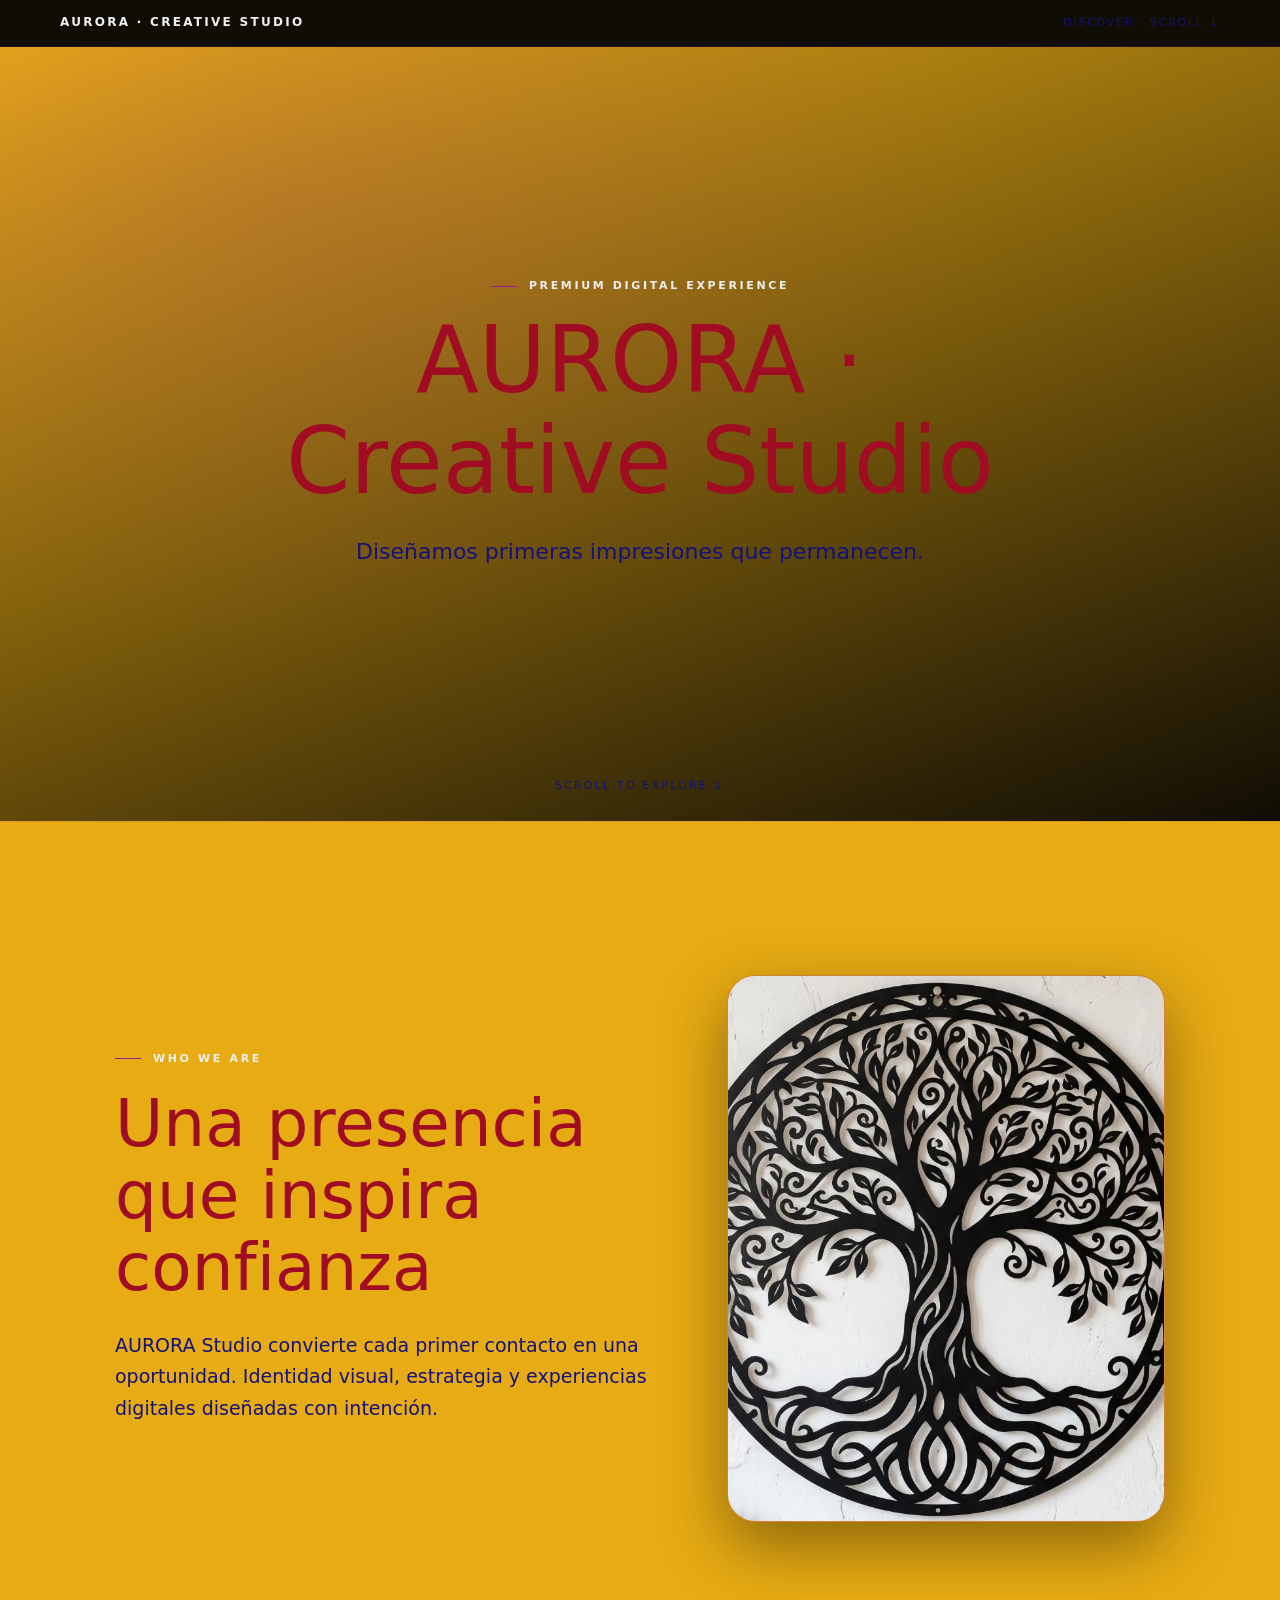
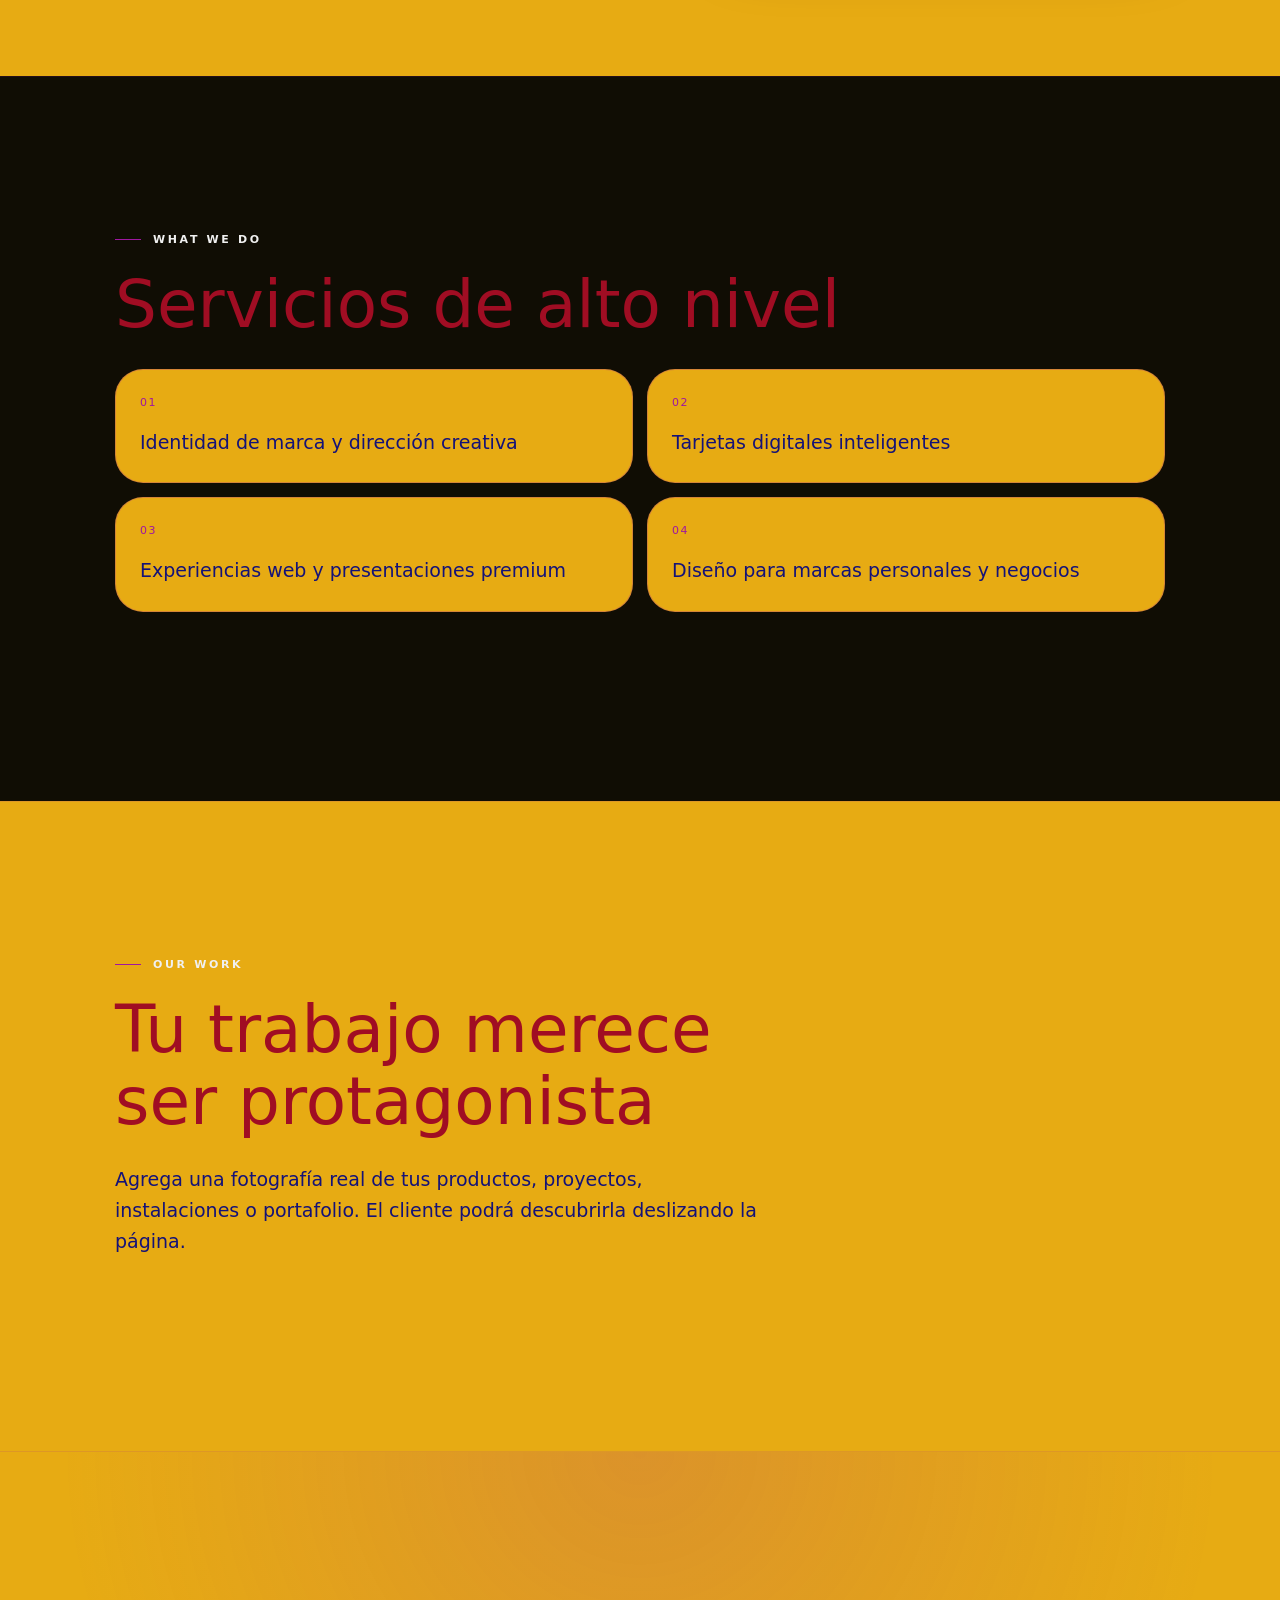
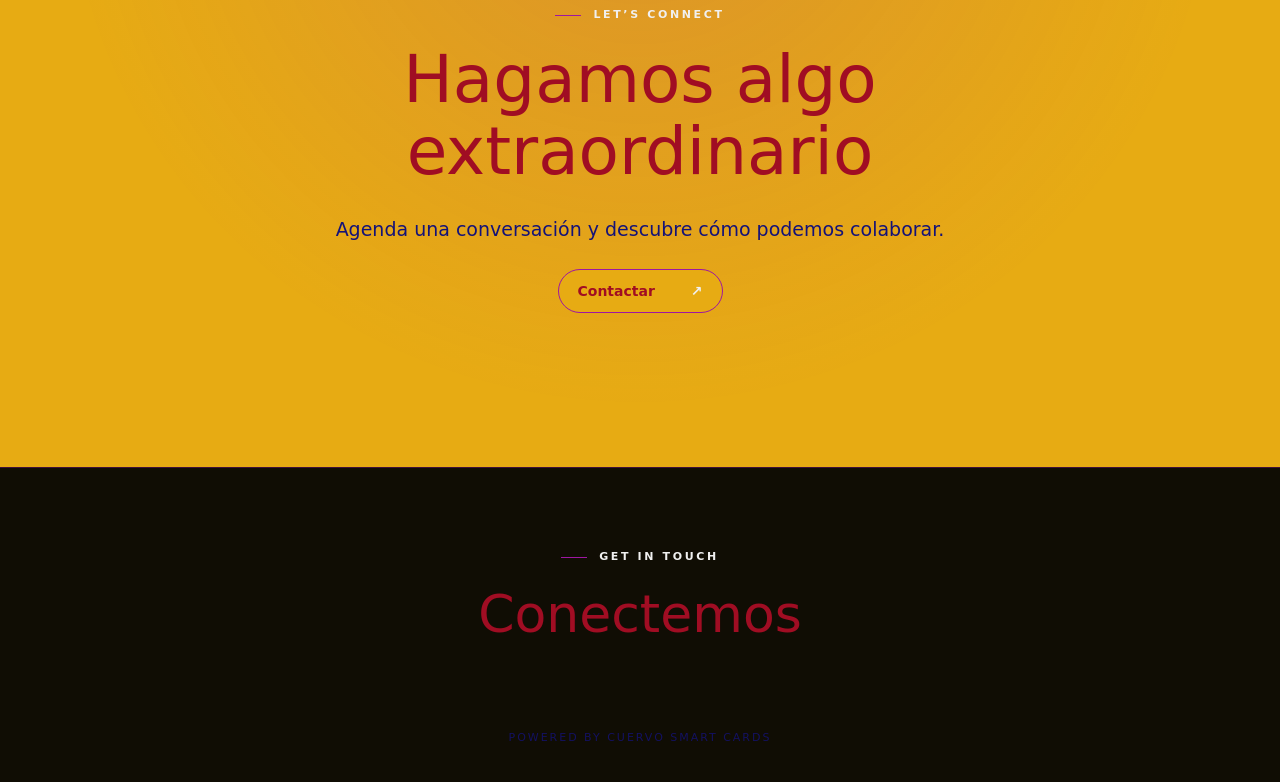
==== commit b8881de2: "CUERVO publish cliente-test-001" ====
--- a/clientes/cliente-test-001/index.html
+++ b/clientes/cliente-test-001/index.html
@@ -1,25 +1,25 @@
 <!doctype html>
-<html lang="es"><head><meta charset="utf-8"><meta name="generator" content="CUERVO MORPH ENGINE V3.3 SCROLL REPLAY"><meta name="viewport" content="width=device-width,initial-scale=1,viewport-fit=cover"><meta name="theme-color" content="#0b1019"><title>AURORA · Creative Studio</title>
+<html lang="es"><head><meta charset="utf-8"><meta name="generator" content="CUERVO MORPH ENGINE V3.3 SCROLL REPLAY"><meta name="viewport" content="width=device-width,initial-scale=1,viewport-fit=cover"><meta name="theme-color" content="#100d04"><title>AURORA · Creative Studio</title>
 <style>
-:root{--gold:#b69a62;--light:#f4dca4;--bg:#0b1019;--surface:#121b27;--ink:#f5f3ef;--muted:#c4c1bd;--headline:Georgia,'Times New Roman',serif;--round:22px}
+:root{--gold:#9e17a1;--light:#f0f0f0;--bg:#100d04;--surface:#e7ab13;--ink:#a00d23;--muted:#141278;--headline:system-ui,-apple-system,'Segoe UI',sans-serif;--round:28px}
 *{box-sizing:border-box}html{scroll-behavior:smooth}body{margin:0;background:var(--bg);color:var(--ink);font:16px/1.65 system-ui,-apple-system,Segoe UI,sans-serif;overflow-x:hidden}
-a{color:inherit}img{display:block;max-width:100%}.topbar{position:sticky;top:0;z-index:12;display:flex;justify-content:space-between;align-items:center;gap:10px;padding:13px clamp(18px,5vw,60px);background:var(--bg);backdrop-filter:blur(18px);border-bottom:1px solid #b69a6230}
+a{color:inherit}img{display:block;max-width:100%}.topbar{position:sticky;top:0;z-index:12;display:flex;justify-content:space-between;align-items:center;gap:10px;padding:13px clamp(18px,5vw,60px);background:var(--bg);backdrop-filter:blur(18px);border-bottom:1px solid #9e17a130}
 .mark{font-weight:800;letter-spacing:.19em;text-transform:uppercase;font-size:12px;color:var(--light);max-width:60%;overflow-wrap:anywhere;text-decoration:none}.topbar .hint{color:var(--muted);font-size:11px;text-transform:uppercase;letter-spacing:.16em}
-.hero{min-height:86svh;position:relative;display:grid;place-items:center;isolation:isolate;padding:100px 24px 120px;background:radial-gradient(ellipse at 22% 20%,#b69a6224,transparent 50%),linear-gradient(160deg,var(--surface),var(--bg))}
-.hero:before{content:'';position:absolute;inset:0;z-index:-1;background:linear-gradient(135deg,transparent 48%,#b69a6218 49%,transparent 50%);background-size:44px 44px;opacity:.35}
-.heroInner{text-align:center;width:min(100%,820px);position:relative}.heroImage{width:min(56vw,220px);height:min(56vw,220px);margin:0 auto 28px;border:1px solid #b69a6270;border-radius:50%;overflow:hidden;box-shadow:0 0 0 10px #ffffff06,0 18px 65px #0008;background:var(--surface)}.heroImage img{width:100%;height:100%;object-fit:cover}
+.hero{min-height:86svh;position:relative;display:grid;place-items:center;isolation:isolate;padding:100px 24px 120px;background:radial-gradient(ellipse at 22% 20%,#9e17a124,transparent 50%),linear-gradient(160deg,var(--surface),var(--bg))}
+.hero:before{content:'';position:absolute;inset:0;z-index:-1;background:linear-gradient(135deg,transparent 48%,#9e17a118 49%,transparent 50%);background-size:44px 44px;opacity:.35}
+.heroInner{text-align:center;width:min(100%,820px);position:relative}.heroImage{width:min(56vw,220px);height:min(56vw,220px);margin:0 auto 28px;border:1px solid #9e17a170;border-radius:50%;overflow:hidden;box-shadow:0 0 0 10px #ffffff06,0 18px 65px #0008;background:var(--surface)}.heroImage img{width:100%;height:100%;object-fit:cover}
 .eyebrow{display:flex;gap:12px;align-items:center;color:var(--light);font-weight:750;font-size:11px;letter-spacing:.24em;text-transform:uppercase}.hero .eyebrow{justify-content:center}.line{width:26px;height:1px;background:var(--gold);display:inline-block}
 h1,h2{font-family:var(--headline);font-weight:400;line-height:1.09;overflow-wrap:anywhere}h1{font-size:clamp(42px,9vw,92px);margin:16px 0 22px}h2{font-size:clamp(33px,6vw,66px);margin:20px 0 26px}
 .hero p{font-size:clamp(16px,2.2vw,22px);color:var(--muted);line-height:1.65;max-width:650px;margin:0 auto;white-space:pre-wrap;overflow-wrap:anywhere}.scrollCue{position:absolute;bottom:26px;left:50%;transform:translateX(-50%);color:var(--muted);font-size:11px;letter-spacing:.2em;white-space:nowrap;text-decoration:none}
-.pageSection{padding:clamp(76px,12vw,155px) 24px;min-height:68svh;border-top:1px solid #b69a6222;scroll-margin-top:50px}.pageSection:nth-of-type(even){background:var(--surface)}
+.pageSection{padding:clamp(76px,12vw,155px) 24px;min-height:68svh;border-top:1px solid #9e17a122;scroll-margin-top:50px}.pageSection:nth-of-type(even){background:var(--surface)}
 .sectionInner{width:min(100%,1050px);margin:auto}.copy{max-width:650px}.copy p,.pageSection p{color:var(--muted);font-size:clamp(16px,2vw,19px);white-space:pre-wrap;overflow-wrap:anywhere;margin:0 0 24px}
-.story .sectionInner{display:grid;grid-template-columns:1.1fr .9fr;align-items:center;gap:clamp(28px,6vw,90px)}.storyImage,.showcaseImage,.ctaImage{border:1px solid #b69a6245;border-radius:var(--round);overflow:hidden;background:var(--surface);box-shadow:0 24px 65px #0006}
+.story .sectionInner{display:grid;grid-template-columns:1.1fr .9fr;align-items:center;gap:clamp(28px,6vw,90px)}.storyImage,.showcaseImage,.ctaImage{border:1px solid #9e17a145;border-radius:var(--round);overflow:hidden;background:var(--surface);box-shadow:0 24px 65px #0006}
 .storyImage img{width:100%;aspect-ratio:4/5;object-fit:cover}.showcase .copy{margin-bottom:40px}.showcaseImage img{width:100%;max-height:650px;object-fit:contain}
-.serviceGrid{display:grid;grid-template-columns:repeat(2,minmax(0,1fr));gap:14px;margin:28px 0 36px}.serviceItem{padding:24px;border:1px solid #b69a6240;border-radius:var(--round);background:var(--surface)}.serviceItem span{display:block;font-size:11px;letter-spacing:.14em;color:var(--gold);margin-bottom:15px}.serviceItem p{margin:0}
-.cta{background:radial-gradient(ellipse at 50% 0%,#b69a622a,transparent 64%),var(--surface);text-align:center}.cta .copy{margin:auto}.cta .eyebrow{justify-content:center}.ctaImage{max-width:440px;margin:35px auto 0}.ctaImage img{width:100%;max-height:320px;object-fit:cover}
-.action,.contactLinks a,.contactLinks button{display:inline-flex;justify-content:space-between;align-items:center;gap:25px;min-width:165px;max-width:100%;padding:13px 19px;border:1px solid var(--gold);border-radius:var(--round);background:var(--surface);color:var(--ink);text-decoration:none;font:600 14px system-ui;cursor:pointer;overflow-wrap:anywhere}.action span{color:var(--light)}.action:hover,.contactLinks a:hover{box-shadow:0 0 0 2px #b69a6255}
-.contactFooter{padding:80px 24px 35px;border-top:1px solid #b69a6255;text-align:center;background:var(--bg)}.contactFooter h2{font-size:clamp(30px,5vw,52px)}.contactLinks{max-width:650px;margin:24px auto 0;display:flex;flex-wrap:wrap;align-items:center;justify-content:center;gap:10px}.contactLinks a,.contactLinks button{min-width:150px;justify-content:center}.contactLinks p{width:100%;font-size:13px;color:var(--muted)}.credit{margin:60px 0 0;color:var(--muted);opacity:.8;font-size:11px;letter-spacing:.18em}
-.gallery .copy{margin-bottom:38px}.galleryGrid{display:grid;grid-template-columns:repeat(3,minmax(0,1fr));gap:16px}.galleryCarousel{display:flex;gap:17px;overflow-x:auto;scroll-snap-type:x mandatory;overscroll-behavior-x:contain;padding:0 0 24px}.galleryCarousel .galleryItem{flex:0 0 min(70%,490px);scroll-snap-align:center}.galleryItem{min-width:0;margin:0;background:var(--surface);border:1px solid #b69a6238;border-radius:var(--round);overflow:hidden}.galleryOpen{border:0;display:block;padding:0;width:100%;cursor:zoom-in;background:var(--surface)}.galleryOpen img{display:block;width:100%;aspect-ratio:4/3;object-fit:cover}.galleryItem figcaption{padding:14px 17px;color:var(--muted);font-size:13px;overflow-wrap:anywhere}
+.serviceGrid{display:grid;grid-template-columns:repeat(2,minmax(0,1fr));gap:14px;margin:28px 0 36px}.serviceItem{padding:24px;border:1px solid #9e17a140;border-radius:var(--round);background:var(--surface)}.serviceItem span{display:block;font-size:11px;letter-spacing:.14em;color:var(--gold);margin-bottom:15px}.serviceItem p{margin:0}
+.cta{background:radial-gradient(ellipse at 50% 0%,#9e17a12a,transparent 64%),var(--surface);text-align:center}.cta .copy{margin:auto}.cta .eyebrow{justify-content:center}.ctaImage{max-width:440px;margin:35px auto 0}.ctaImage img{width:100%;max-height:320px;object-fit:cover}
+.action,.contactLinks a,.contactLinks button{display:inline-flex;justify-content:space-between;align-items:center;gap:25px;min-width:165px;max-width:100%;padding:13px 19px;border:1px solid var(--gold);border-radius:var(--round);background:var(--surface);color:var(--ink);text-decoration:none;font:600 14px system-ui;cursor:pointer;overflow-wrap:anywhere}.action span{color:var(--light)}.action:hover,.contactLinks a:hover{box-shadow:0 0 0 2px #9e17a155}
+.contactFooter{padding:80px 24px 35px;border-top:1px solid #9e17a155;text-align:center;background:var(--bg)}.contactFooter h2{font-size:clamp(30px,5vw,52px)}.contactLinks{max-width:650px;margin:24px auto 0;display:flex;flex-wrap:wrap;align-items:center;justify-content:center;gap:10px}.contactLinks a,.contactLinks button{min-width:150px;justify-content:center}.contactLinks p{width:100%;font-size:13px;color:var(--muted)}.credit{margin:60px 0 0;color:var(--muted);opacity:.8;font-size:11px;letter-spacing:.18em}
+.gallery .copy{margin-bottom:38px}.galleryGrid{display:grid;grid-template-columns:repeat(3,minmax(0,1fr));gap:16px}.galleryCarousel{display:flex;gap:17px;overflow-x:auto;scroll-snap-type:x mandatory;overscroll-behavior-x:contain;padding:0 0 24px}.galleryCarousel .galleryItem{flex:0 0 min(70%,490px);scroll-snap-align:center}.galleryItem{min-width:0;margin:0;background:var(--surface);border:1px solid #9e17a138;border-radius:var(--round);overflow:hidden}.galleryOpen{border:0;display:block;padding:0;width:100%;cursor:zoom-in;background:var(--surface)}.galleryOpen img{display:block;width:100%;aspect-ratio:4/3;object-fit:cover}.galleryItem figcaption{padding:14px 17px;color:var(--muted);font-size:13px;overflow-wrap:anywhere}
 #galleryLightbox[hidden]{display:none!important}#galleryLightbox{position:fixed;inset:0;z-index:1000;display:flex;flex-direction:column;justify-content:center;align-items:center;gap:12px;padding:64px 20px 35px;background:rgba(0,0,0,.94)}#galleryLightbox img{max-width:100%;max-height:72dvh;object-fit:contain}#galleryLightbox p{color:#fff;text-align:center;margin:0;max-height:14vh;overflow:auto}#galleryClose{position:absolute;top:13px;right:18px;min-width:46px;min-height:46px;background:#161c26;color:white;border:1px solid #ffffff66;border-radius:100%;font:30px system-ui;cursor:pointer}
 @media(max-width:700px){.topbar{padding:13px 17px}.hero{min-height:80svh;padding:76px 20px 98px}.pageSection{padding:78px 20px;min-height:0}.story .sectionInner{grid-template-columns:1fr}.storyImage img{max-height:500px}.serviceGrid{grid-template-columns:1fr}.contactLinks a,.contactLinks button{width:100%}}
 @media(max-width:700px){.galleryGrid{grid-template-columns:repeat(2,minmax(0,1fr));gap:9px}.galleryCarousel .galleryItem{flex-basis:85%}.galleryItem figcaption{padding:11px;font-size:12px}}
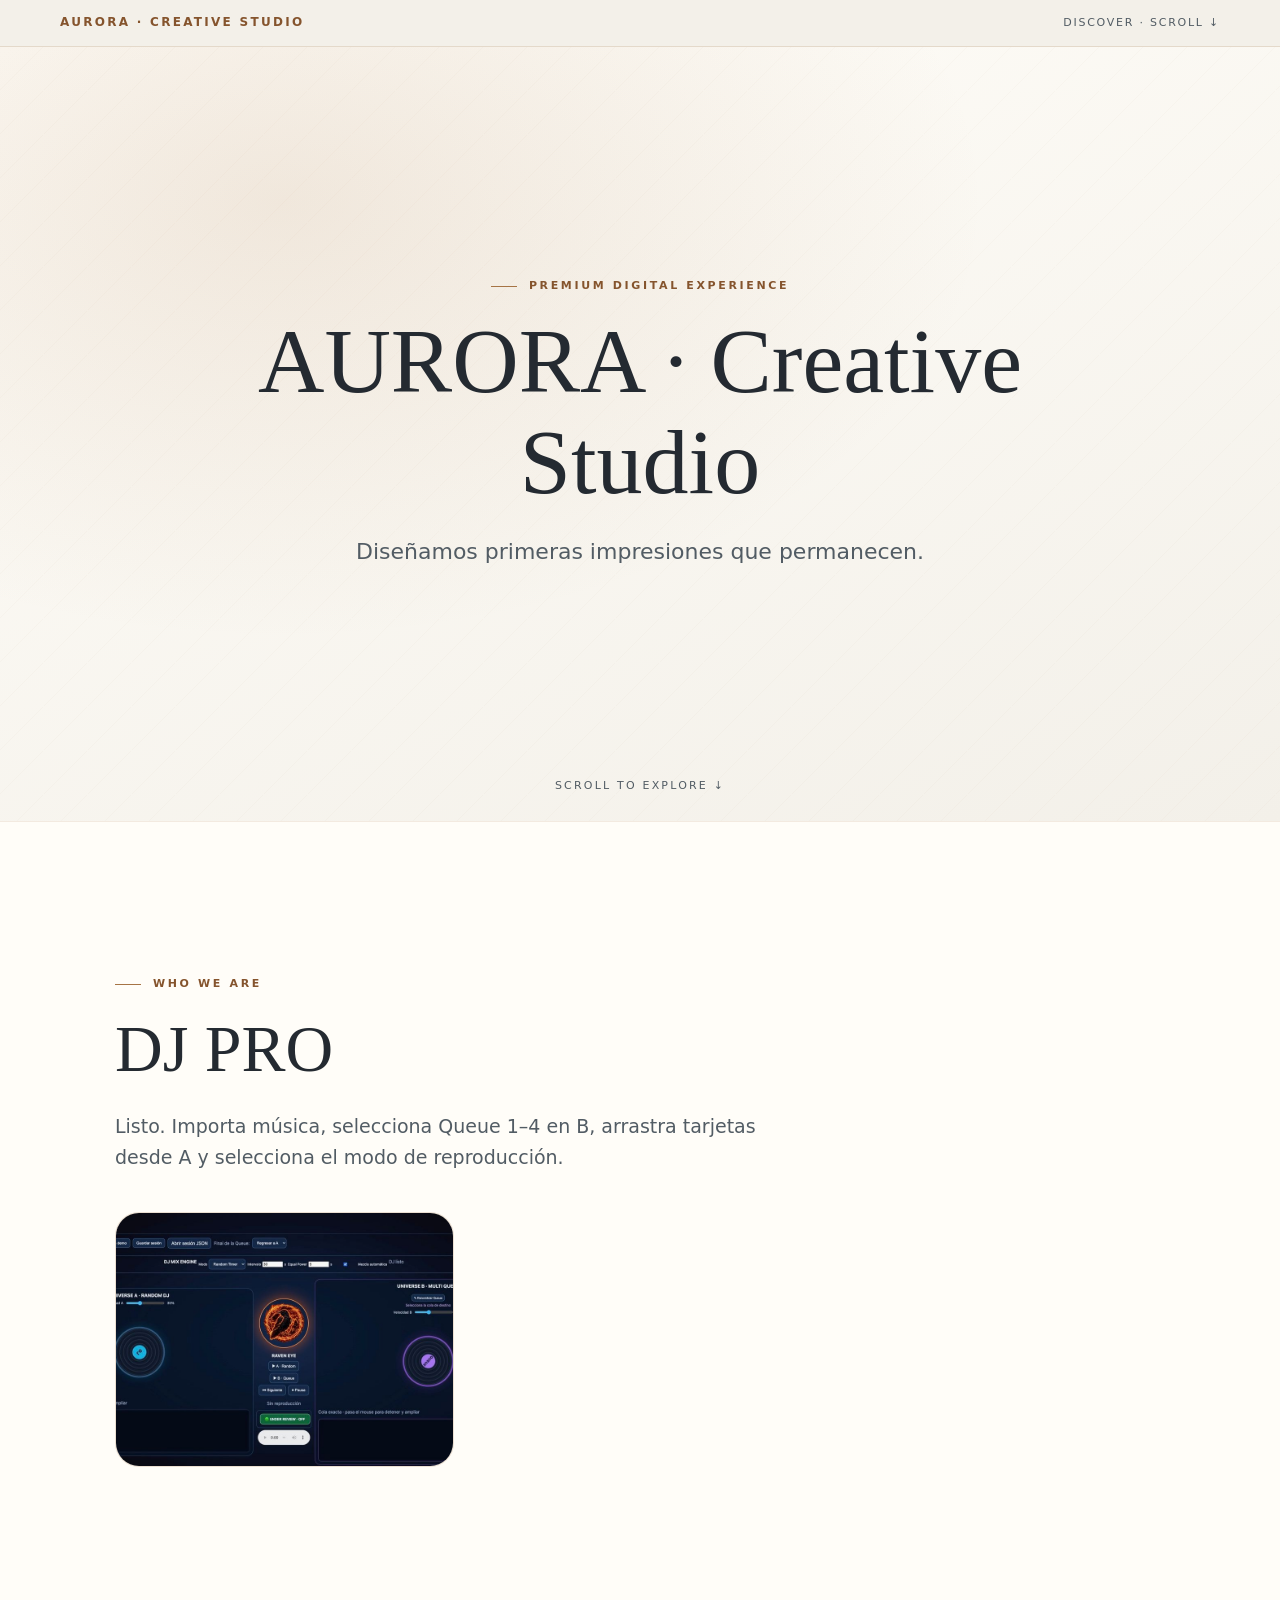
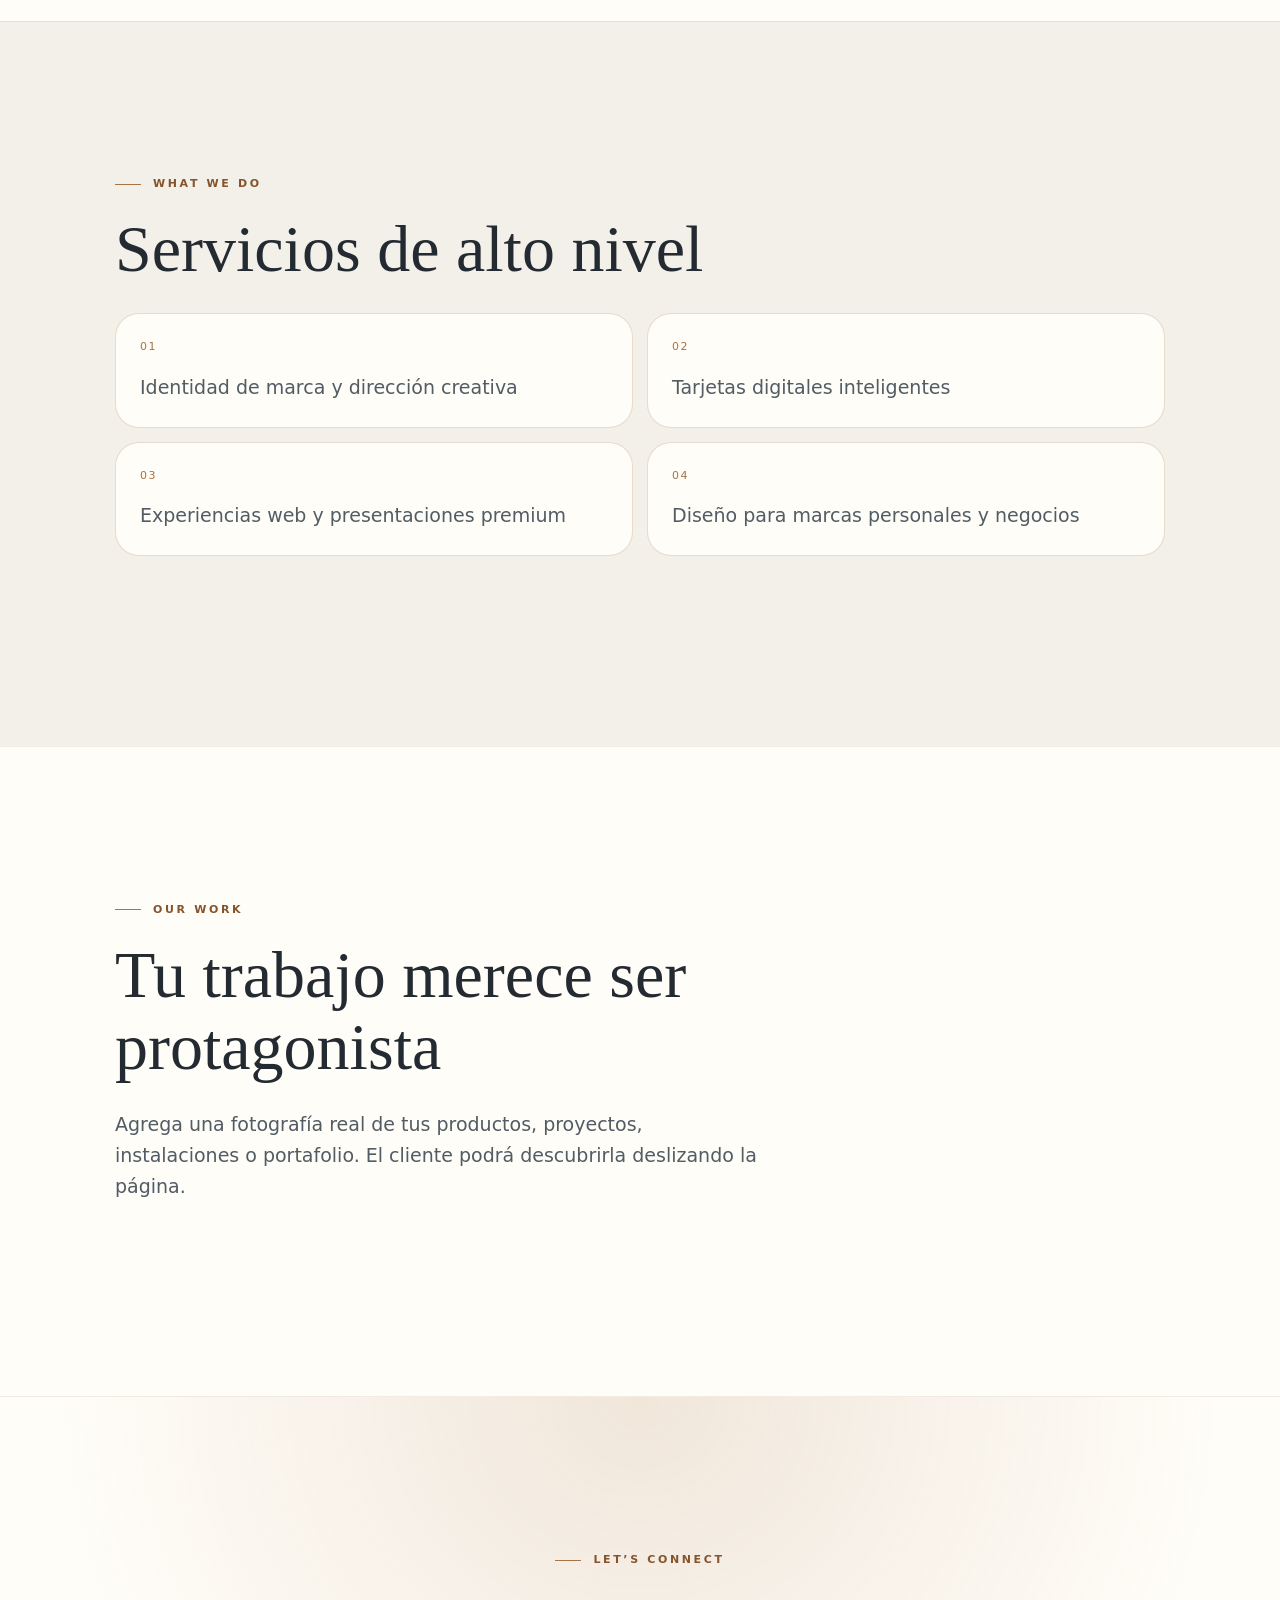
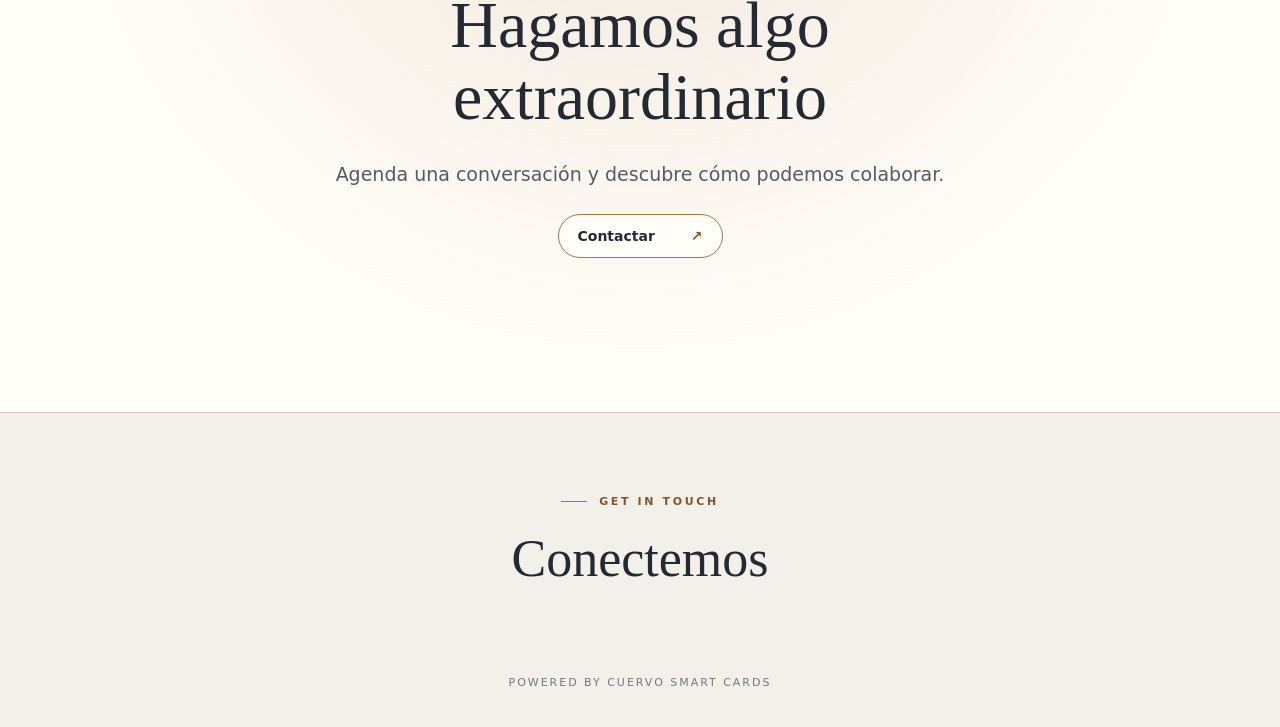
==== commit aef57853: "CUERVO publish cliente-test-001" ====
--- a/clientes/cliente-test-001/index.html
+++ b/clientes/cliente-test-001/index.html
@@ -1,25 +1,25 @@
 <!doctype html>
-<html lang="es"><head><meta charset="utf-8"><meta name="generator" content="CUERVO MORPH ENGINE V3.3 SCROLL REPLAY"><meta name="viewport" content="width=device-width,initial-scale=1,viewport-fit=cover"><meta name="theme-color" content="#100d04"><title>AURORA · Creative Studio</title>
+<html lang="es"><head><meta charset="utf-8"><meta name="generator" content="CUERVO MORPH ENGINE V3.3 SCROLL REPLAY"><meta name="viewport" content="width=device-width,initial-scale=1,viewport-fit=cover"><meta name="theme-color" content="#f3f0e9"><title>AURORA · Creative Studio</title>
 <style>
-:root{--gold:#9e17a1;--light:#f0f0f0;--bg:#100d04;--surface:#e7ab13;--ink:#a00d23;--muted:#141278;--headline:system-ui,-apple-system,'Segoe UI',sans-serif;--round:28px}
+:root{--gold:#a67445;--light:#85542d;--bg:#f3f0e9;--surface:#fffdf8;--ink:#242a31;--muted:#525c64;--headline:'Palatino Linotype',Palatino,Georgia,serif;--round:24px}
 *{box-sizing:border-box}html{scroll-behavior:smooth}body{margin:0;background:var(--bg);color:var(--ink);font:16px/1.65 system-ui,-apple-system,Segoe UI,sans-serif;overflow-x:hidden}
-a{color:inherit}img{display:block;max-width:100%}.topbar{position:sticky;top:0;z-index:12;display:flex;justify-content:space-between;align-items:center;gap:10px;padding:13px clamp(18px,5vw,60px);background:var(--bg);backdrop-filter:blur(18px);border-bottom:1px solid #9e17a130}
+a{color:inherit}img{display:block;max-width:100%}.topbar{position:sticky;top:0;z-index:12;display:flex;justify-content:space-between;align-items:center;gap:10px;padding:13px clamp(18px,5vw,60px);background:var(--bg);backdrop-filter:blur(18px);border-bottom:1px solid #a6744530}
 .mark{font-weight:800;letter-spacing:.19em;text-transform:uppercase;font-size:12px;color:var(--light);max-width:60%;overflow-wrap:anywhere;text-decoration:none}.topbar .hint{color:var(--muted);font-size:11px;text-transform:uppercase;letter-spacing:.16em}
-.hero{min-height:86svh;position:relative;display:grid;place-items:center;isolation:isolate;padding:100px 24px 120px;background:radial-gradient(ellipse at 22% 20%,#9e17a124,transparent 50%),linear-gradient(160deg,var(--surface),var(--bg))}
-.hero:before{content:'';position:absolute;inset:0;z-index:-1;background:linear-gradient(135deg,transparent 48%,#9e17a118 49%,transparent 50%);background-size:44px 44px;opacity:.35}
-.heroInner{text-align:center;width:min(100%,820px);position:relative}.heroImage{width:min(56vw,220px);height:min(56vw,220px);margin:0 auto 28px;border:1px solid #9e17a170;border-radius:50%;overflow:hidden;box-shadow:0 0 0 10px #ffffff06,0 18px 65px #0008;background:var(--surface)}.heroImage img{width:100%;height:100%;object-fit:cover}
+.hero{min-height:86svh;position:relative;display:grid;place-items:center;isolation:isolate;padding:100px 24px 120px;background:radial-gradient(ellipse at 22% 20%,#a6744524,transparent 50%),linear-gradient(160deg,var(--surface),var(--bg))}
+.hero:before{content:'';position:absolute;inset:0;z-index:-1;background:linear-gradient(135deg,transparent 48%,#a6744518 49%,transparent 50%);background-size:44px 44px;opacity:.35}
+.heroInner{text-align:center;width:min(100%,820px);position:relative}.heroImage{width:min(56vw,220px);height:min(56vw,220px);margin:0 auto 28px;border:1px solid #a6744570;border-radius:50%;overflow:hidden;box-shadow:0 0 0 10px #ffffff06,0 18px 65px #0008;background:var(--surface)}.heroImage img{width:100%;height:100%;object-fit:cover}
 .eyebrow{display:flex;gap:12px;align-items:center;color:var(--light);font-weight:750;font-size:11px;letter-spacing:.24em;text-transform:uppercase}.hero .eyebrow{justify-content:center}.line{width:26px;height:1px;background:var(--gold);display:inline-block}
 h1,h2{font-family:var(--headline);font-weight:400;line-height:1.09;overflow-wrap:anywhere}h1{font-size:clamp(42px,9vw,92px);margin:16px 0 22px}h2{font-size:clamp(33px,6vw,66px);margin:20px 0 26px}
 .hero p{font-size:clamp(16px,2.2vw,22px);color:var(--muted);line-height:1.65;max-width:650px;margin:0 auto;white-space:pre-wrap;overflow-wrap:anywhere}.scrollCue{position:absolute;bottom:26px;left:50%;transform:translateX(-50%);color:var(--muted);font-size:11px;letter-spacing:.2em;white-space:nowrap;text-decoration:none}
-.pageSection{padding:clamp(76px,12vw,155px) 24px;min-height:68svh;border-top:1px solid #9e17a122;scroll-margin-top:50px}.pageSection:nth-of-type(even){background:var(--surface)}
+.pageSection{padding:clamp(76px,12vw,155px) 24px;min-height:68svh;border-top:1px solid #a6744522;scroll-margin-top:50px}.pageSection:nth-of-type(even){background:var(--surface)}
 .sectionInner{width:min(100%,1050px);margin:auto}.copy{max-width:650px}.copy p,.pageSection p{color:var(--muted);font-size:clamp(16px,2vw,19px);white-space:pre-wrap;overflow-wrap:anywhere;margin:0 0 24px}
-.story .sectionInner{display:grid;grid-template-columns:1.1fr .9fr;align-items:center;gap:clamp(28px,6vw,90px)}.storyImage,.showcaseImage,.ctaImage{border:1px solid #9e17a145;border-radius:var(--round);overflow:hidden;background:var(--surface);box-shadow:0 24px 65px #0006}
+.story .sectionInner{display:grid;grid-template-columns:1.1fr .9fr;align-items:center;gap:clamp(28px,6vw,90px)}.storyImage,.showcaseImage,.ctaImage{border:1px solid #a6744545;border-radius:var(--round);overflow:hidden;background:var(--surface);box-shadow:0 24px 65px #0006}
 .storyImage img{width:100%;aspect-ratio:4/5;object-fit:cover}.showcase .copy{margin-bottom:40px}.showcaseImage img{width:100%;max-height:650px;object-fit:contain}
-.serviceGrid{display:grid;grid-template-columns:repeat(2,minmax(0,1fr));gap:14px;margin:28px 0 36px}.serviceItem{padding:24px;border:1px solid #9e17a140;border-radius:var(--round);background:var(--surface)}.serviceItem span{display:block;font-size:11px;letter-spacing:.14em;color:var(--gold);margin-bottom:15px}.serviceItem p{margin:0}
-.cta{background:radial-gradient(ellipse at 50% 0%,#9e17a12a,transparent 64%),var(--surface);text-align:center}.cta .copy{margin:auto}.cta .eyebrow{justify-content:center}.ctaImage{max-width:440px;margin:35px auto 0}.ctaImage img{width:100%;max-height:320px;object-fit:cover}
-.action,.contactLinks a,.contactLinks button{display:inline-flex;justify-content:space-between;align-items:center;gap:25px;min-width:165px;max-width:100%;padding:13px 19px;border:1px solid var(--gold);border-radius:var(--round);background:var(--surface);color:var(--ink);text-decoration:none;font:600 14px system-ui;cursor:pointer;overflow-wrap:anywhere}.action span{color:var(--light)}.action:hover,.contactLinks a:hover{box-shadow:0 0 0 2px #9e17a155}
-.contactFooter{padding:80px 24px 35px;border-top:1px solid #9e17a155;text-align:center;background:var(--bg)}.contactFooter h2{font-size:clamp(30px,5vw,52px)}.contactLinks{max-width:650px;margin:24px auto 0;display:flex;flex-wrap:wrap;align-items:center;justify-content:center;gap:10px}.contactLinks a,.contactLinks button{min-width:150px;justify-content:center}.contactLinks p{width:100%;font-size:13px;color:var(--muted)}.credit{margin:60px 0 0;color:var(--muted);opacity:.8;font-size:11px;letter-spacing:.18em}
-.gallery .copy{margin-bottom:38px}.galleryGrid{display:grid;grid-template-columns:repeat(3,minmax(0,1fr));gap:16px}.galleryCarousel{display:flex;gap:17px;overflow-x:auto;scroll-snap-type:x mandatory;overscroll-behavior-x:contain;padding:0 0 24px}.galleryCarousel .galleryItem{flex:0 0 min(70%,490px);scroll-snap-align:center}.galleryItem{min-width:0;margin:0;background:var(--surface);border:1px solid #9e17a138;border-radius:var(--round);overflow:hidden}.galleryOpen{border:0;display:block;padding:0;width:100%;cursor:zoom-in;background:var(--surface)}.galleryOpen img{display:block;width:100%;aspect-ratio:4/3;object-fit:cover}.galleryItem figcaption{padding:14px 17px;color:var(--muted);font-size:13px;overflow-wrap:anywhere}
+.serviceGrid{display:grid;grid-template-columns:repeat(2,minmax(0,1fr));gap:14px;margin:28px 0 36px}.serviceItem{padding:24px;border:1px solid #a6744540;border-radius:var(--round);background:var(--surface)}.serviceItem span{display:block;font-size:11px;letter-spacing:.14em;color:var(--gold);margin-bottom:15px}.serviceItem p{margin:0}
+.cta{background:radial-gradient(ellipse at 50% 0%,#a674452a,transparent 64%),var(--surface);text-align:center}.cta .copy{margin:auto}.cta .eyebrow{justify-content:center}.ctaImage{max-width:440px;margin:35px auto 0}.ctaImage img{width:100%;max-height:320px;object-fit:cover}
+.action,.contactLinks a,.contactLinks button{display:inline-flex;justify-content:space-between;align-items:center;gap:25px;min-width:165px;max-width:100%;padding:13px 19px;border:1px solid var(--gold);border-radius:var(--round);background:var(--surface);color:var(--ink);text-decoration:none;font:600 14px system-ui;cursor:pointer;overflow-wrap:anywhere}.action span{color:var(--light)}.action:hover,.contactLinks a:hover{box-shadow:0 0 0 2px #a6744555}
+.contactFooter{padding:80px 24px 35px;border-top:1px solid #a6744555;text-align:center;background:var(--bg)}.contactFooter h2{font-size:clamp(30px,5vw,52px)}.contactLinks{max-width:650px;margin:24px auto 0;display:flex;flex-wrap:wrap;align-items:center;justify-content:center;gap:10px}.contactLinks a,.contactLinks button{min-width:150px;justify-content:center}.contactLinks p{width:100%;font-size:13px;color:var(--muted)}.credit{margin:60px 0 0;color:var(--muted);opacity:.8;font-size:11px;letter-spacing:.18em}
+.gallery .copy{margin-bottom:38px}.galleryGrid{display:grid;grid-template-columns:repeat(3,minmax(0,1fr));gap:16px}.galleryCarousel{display:flex;gap:17px;overflow-x:auto;scroll-snap-type:x mandatory;overscroll-behavior-x:contain;padding:0 0 24px}.galleryCarousel .galleryItem{flex:0 0 min(70%,490px);scroll-snap-align:center}.galleryItem{min-width:0;margin:0;background:var(--surface);border:1px solid #a6744538;border-radius:var(--round);overflow:hidden}.galleryOpen{border:0;display:block;padding:0;width:100%;cursor:zoom-in;background:var(--surface)}.galleryOpen img{display:block;width:100%;aspect-ratio:4/3;object-fit:cover}.galleryItem figcaption{padding:14px 17px;color:var(--muted);font-size:13px;overflow-wrap:anywhere}
 #galleryLightbox[hidden]{display:none!important}#galleryLightbox{position:fixed;inset:0;z-index:1000;display:flex;flex-direction:column;justify-content:center;align-items:center;gap:12px;padding:64px 20px 35px;background:rgba(0,0,0,.94)}#galleryLightbox img{max-width:100%;max-height:72dvh;object-fit:contain}#galleryLightbox p{color:#fff;text-align:center;margin:0;max-height:14vh;overflow:auto}#galleryClose{position:absolute;top:13px;right:18px;min-width:46px;min-height:46px;background:#161c26;color:white;border:1px solid #ffffff66;border-radius:100%;font:30px system-ui;cursor:pointer}
 @media(max-width:700px){.topbar{padding:13px 17px}.hero{min-height:80svh;padding:76px 20px 98px}.pageSection{padding:78px 20px;min-height:0}.story .sectionInner{grid-template-columns:1fr}.storyImage img{max-height:500px}.serviceGrid{grid-template-columns:1fr}.contactLinks a,.contactLinks button{width:100%}}
 @media(max-width:700px){.galleryGrid{grid-template-columns:repeat(2,minmax(0,1fr));gap:9px}.galleryCarousel .galleryItem{flex-basis:85%}.galleryItem figcaption{padding:11px;font-size:12px}}
@@ -34,4 +34,4 @@
 </style></head>
 <body><nav class="topbar" aria-label="Navegación"><a class="mark" href="#inicio">AURORA · Creative Studio</a><span class="hint">Discover · Scroll ↓</span></nav>
 <main><section class="hero" id="inicio"><div class="heroInner"><div class="eyebrow"><span class="line"></span>Premium Digital Experience</div><h1>AURORA · Creative Studio</h1><p>Diseñamos primeras impresiones que permanecen.</p></div><a class="scrollCue" href="#section-1">SCROLL TO EXPLORE ↓</a></section>
-<section class="pageSection story" id="section-1"><div class="sectionInner"><div class="copy"><div class="eyebrow"><span class="line"></span>WHO WE ARE</div><h2>Una presencia que inspira confianza</h2><p>AURORA Studio convierte cada primer contacto en una oportunidad. Identidad visual, estrategia y experiencias digitales diseñadas con intención.</p></div><div class="storyImage"><img src="[data-uri]" alt="" loading="lazy"></div></div></section><section class="pageSection services" id="section-2"><div class="sectionInner"><div class="eyebrow"><span class="line"></span>WHAT WE DO</div><h2>Servicios de alto nivel</h2><div class="serviceGrid"><div class="serviceItem"><span>01</span><p>Identidad de marca y dirección creativa</p></div><div class="serviceItem"><span>02</span><p>Tarjetas digitales inteligentes</p></div><div class="serviceItem"><span>03</span><p>Experiencias web y presentaciones premium</p></div><div class="serviceItem"><span>04</span><p>Diseño para marcas personales y negocios</p></div></div></div></section><section class="pageSection showcase" id="section-3"><div class="sectionInner"><div class="copy"><div class="eyebrow"><span class="line"></span>OUR WORK</div><h2>Tu trabajo merece ser protagonista</h2><p>Agrega una fotografía real de tus productos, proyectos, instalaciones o portafolio. El cliente podrá descubrirla deslizando la página.</p></div></div></section><section class="pageSection cta" id="section-4"><div class="sectionInner"><div class="copy"><div class="eyebrow"><span class="line"></span>LET’S CONNECT</div><h2>Hagamos algo extraordinario</h2><p>Agenda una conversación y descubre cómo podemos colaborar.</p><a class="action" href="mailto:hello@example.com" >Contactar <span aria-hidden="true">↗</span></a></div></div></section><footer class="contactFooter" id="contacto"><div class="eyebrow" style="justify-content:center"><span class="line"></span>GET IN TOUCH</div><h2>Conectemos</h2><div class="contactLinks"></div><p class="credit">POWERED BY CUERVO SMART CARDS</p></footer></main></body></html>+<section class="pageSection gallery" id="section-1"><div data-motion="fade" class="sectionInner motionTarget" style="--motion-time:650ms;--motion-offset:36px;--motion-scale:0.945"><div class="copy"><div class="eyebrow"><span class="line"></span>WHO WE ARE</div><h2>DJ PRO</h2><p>Listo. Importa música, selecciona Queue 1–4 en B, arrastra tarjetas desde A y selecciona el modo de reproducción.</p></div><div class="galleryTrack galleryGrid" aria-label="Galería de imágenes"><figure class="galleryItem"><button type="button" class="galleryOpen" aria-label="Ampliar foto 1"><img src="[data-uri]